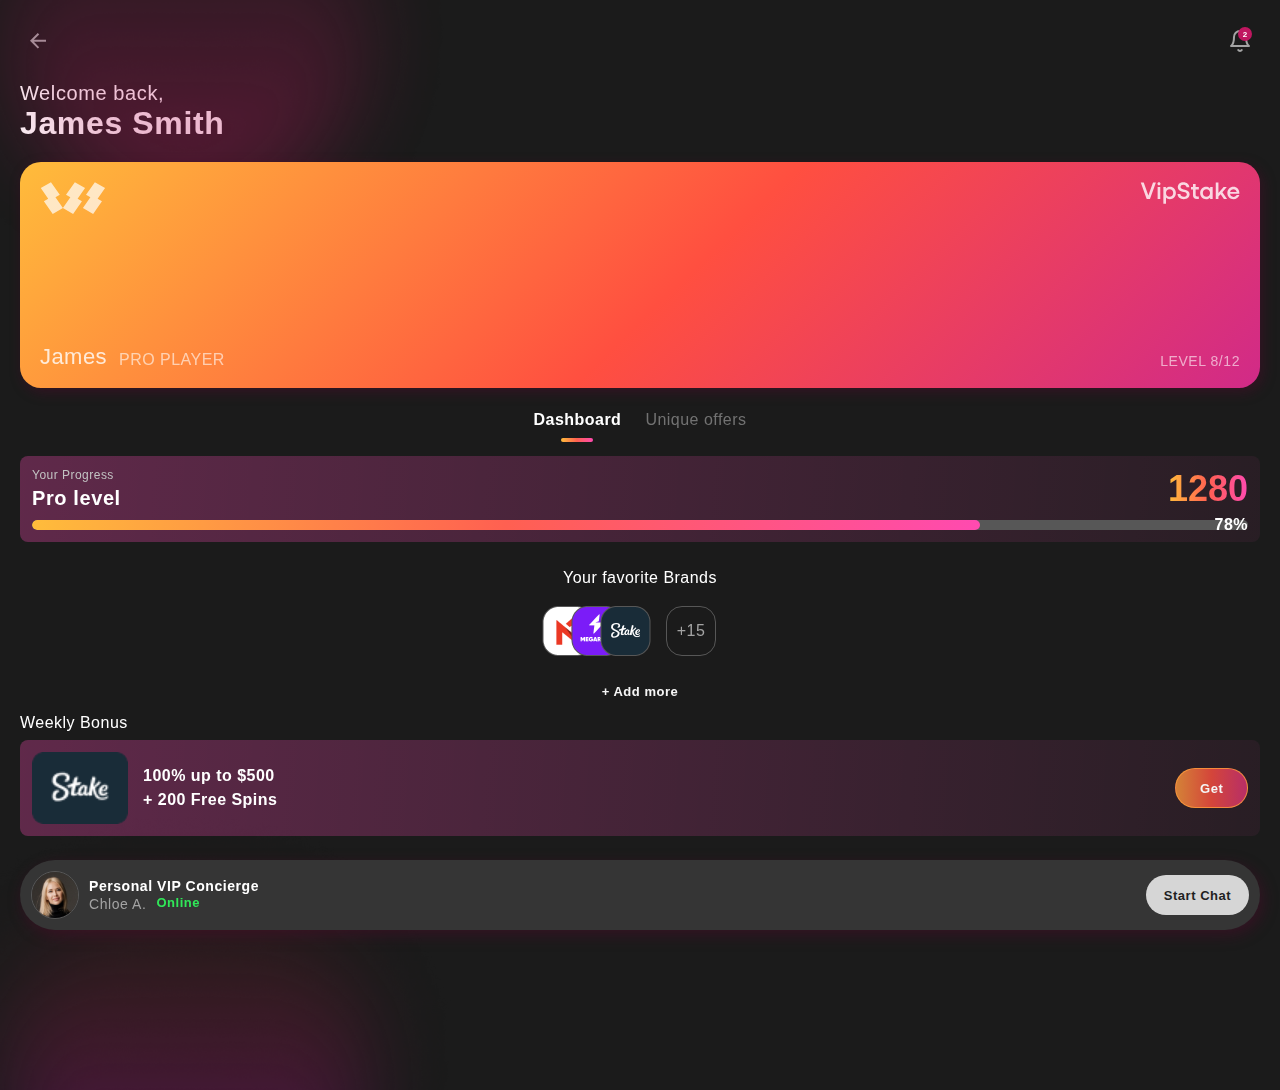
==== index.html @ 49ce0a6a "main" ====
<!DOCTYPE html>
<html lang="en">
  <head>
    <meta charset="UTF-8" />
    <meta name="viewport" content="width=device-width, initial-scale=1.0" />
    <title>Document</title>
    <link rel="stylesheet" href="/style/style.css" />
  </head>
  <body>
    <div class="header">
      <div class="bg-cs">
      <img src="/img/bg circle bottom.png" alt="">
    </div>
      <div class="header__arrow-back"><img src="img/arrow.svg" alt="" /></div>
      <div class="header__notification"><span class="cifra">2</span><img src="img/noti.svg" alt="" /></div>
    </div>

    <div class="welcome">
      <h1 class="welcome__title">Welcome back,</h1>
      <p class="welcome__name">James Smith</p>
    </div>

    <div class="card">
      <div class="card__logos">
        <div class="card__logo"><img src="img/logo_Mark.svg" alt="" /></div>
        <div class="card__logo"><img src="img/VipStake.svg" alt="" /></div>
      </div>
      <div class="card__info">
        <div class="card__details">
          <p class="card__name">James</p>
          <p class="card__status">PRO PLAYER</p>
        </div>
        <div class="card__level">Level 8/12</div>
      </div>
    </div>
    <div class="tabs">
      <div class="tab active" data-tab="dashboard">Dashboard</div>
      <div class="tab" data-tab="unique-offers">Unique offers</div>
    </div>

    <!-- Контент табов -->
    <div class="tab-content active" id="dashboard">
      <div class="progress-block">
        <div class="progress-info">
            <div class="progress-info-wrap">
          <div class="progress-title">Your Progress</div>
          <div class="progress-level">Pro level</div>
        </div>
          <div class="info-procent">
            <div class="progress-number">1280</div>
            <div class="progress-proc">78%</div>
          </div>
        </div>
        <div class="progress-bar">
          <div class="progress-bar-fill" style="width: 78%"></div>
        </div>
      </div>

      <div class="brands-block">
        <div class="brands-header">

          <h3 class="brands-title">Your favorite Brands</h3>
        </div>
        <div class="brands-images">
          <img src="/img/Casino Logo.png" alt="Brand 1">
          <img src="/img/Casino Logo-1.png" alt="Brand 2">
          <img src="/img/Casino Logo-2.png" alt="Brand 3">
          <span class="brands-count">+15</span>
        </div>
        <button class="add-more-button">+ Add more</button>
      </div>
      <div class="weekly-bonus-block">
        <h2 class="title">Weekly Bonus</h2>
        <div class="weekly-wrapper">
        <img src="/img/logo.png" alt="Bonus Image" class="bonus-image">
        <div class="bonus-details">
            <p class="bonus-text">100% up to $500</p>
            <p class="bonus-text">+ 200 Free Spins</p>
        </div>
        <button class="get-button">Get</button>
        </div>

    </div>
    <div class="vip-concierge-block">
        <img src="/img/d6d0fd92d66c4aee28a543c698720ce8.png" alt="" class="vipchats">
        <div class="vip-info-c">
        <h2 class="vip-title">Personal VIP Concierge</h2>
        <div class="manager-info">
            <p class="manager-name">Chloe A.</p>
            <p class="manager-status">Online</p>
        </div>
    </div>
        <button class="start-chat-button">Start Chat</button>
        
    </div>
    </div>



    <div class="tab-content" id="unique-offers">
        <div class="bonus-block">
            <img src="/img/logo (1).png" alt="Bonus Image" class="bonus-image">
            <div class="bonus-details sa">
                <p class="bonus-text">100% up to $500</p>
                <p class="bonus-text">+ 200 Free Spins</p>
            </div>
            <button class="get-bonus-button">Get Bonus</button>
        </div>

        <div class="bonus-block">
            <img src="/img/f34940f3a031143b5a88106efe1c9d44.png" alt="Bonus Image" class="bonus-image">
            <div class="bonus-details sa">
                <p class="bonus-text">100% up to $500</p>
                <p class="bonus-text">+ 200 Free Spins</p>
            </div>
            <button class="get-bonus-button">Get Bonus</button>
        </div>

        <div class="bonus-block">
            <img src="/img/b6a947a4c6853fc376ae3639d351d689.png" alt="Bonus Image" class="bonus-image">
            <div class="bonus-details sa">
                <p class="bonus-text">100% up to $500</p>
                <p class="bonus-text">+ 200 Free Spins</p>
            </div>
            <button class="get-bonus-button">Get Bonus</button>
        </div>

        <div class="vip-concierge-block">
            <img src="/img/d6d0fd92d66c4aee28a543c698720ce8.png" alt="" class="vipchats">
            <div class="vip-info-c">
            <h2 class="vip-title">Personal VIP Concierge</h2>
            <div class="manager-info">
                <p class="manager-name">Chloe A.</p>
                <p class="manager-status">Online</p>
            </div>
        </div>
            <button class="start-chat-button">Start Chat</button>
            
        </div>
    </div>
    <div class="bg-css">
      <img src="/img/bg circle bottom (1).png" alt="">
    </div>
  </body>
<script src="/script/script.js"></script>
</html>
---- style/style.css ----
@font-face {
  font-family: "Duplet-Bold";
  src: url("../fonts/Duplet-Bold-BF642a3406582e7.otf") format("opentype");
  font-weight: bold;
  font-style: normal;
}

@font-face {
  font-family: "Duplet-BoldItalic";
  src: url("../fonts/Duplet-Bolditalic-BF642a34065bd61.otf") format("opentype");
  font-weight: bold;
  font-style: italic;
}

@font-face {
  font-family: "Duplet-Extrabold";
  src: url("../fonts/Duplet-Extrabold-BF642a34066ffff.otf") format("opentype");
  font-weight: 800;
  font-style: normal;
}

@font-face {
  font-family: "Duplet-ExtraboldItalic";
  src: url("../fonts/Duplet-Extraboldltalic-BF642a34064c93d.otf") format("opentype");
  font-weight: 800;
  font-style: italic;
}

@font-face {
  font-family: "Duplet-Extralight";
  src: url("../fonts/Duplet-Extralight-BF642a34066d940.otf") format("opentype");
  font-weight: 200;
  font-style: normal;
}

@font-face {
  font-family: "Duplet-ExtralightItalic";
  src: url("../fonts/Duplet-Extralightltalic-BF642234062fad2.otf") format("opentype");
  font-weight: 200;
  font-style: italic;
}

@font-face {
  font-family: "Duplet-Italic";
  src: url("../fonts/Duplet-Italic-BF642a34058F127.otf") format("opentype");
  font-weight: normal;
  font-style: italic;
}

@font-face {
  font-family: "Duplet-Light";
  src: url("../fonts/Duplet-Light-BF642234063c321.otf") format("opentype");
  font-weight: 300;
  font-style: normal;
}

@font-face {
  font-family: "Duplet-LightItalic";
  src: url("../fonts/Duplet-Lightltalic-BF6422340624d9b.otf") format("opentype");
  font-weight: 300;
  font-style: italic;
}

@font-face {
  font-family: "Duplet-Regular";
  src: url("../fonts/Duplet-Regular-BF6422340663b06.otf") format("opentype");
  font-weight: normal;
  font-style: normal;
}

@font-face {
  font-family: "Duplet-Semibold";
  src: url("../fonts/Duplet-Semibold-BF642a34066f658.otf") format("opentype");
  font-weight: 600;
  font-style: normal;
}

@font-face {
  font-family: "Duplet-SemiboldItalic";
  src: url("../fonts/Duplet-Semibolditalic-BF6422340662c47.otf") format("opentype");
  font-weight: 600;
  font-style: italic;
}

@font-face {
  font-family: "Duplet-Thin";
  src: url("../fonts/Duplet-Thin-BF6422340659e70.otf") format("opentype");
  font-weight: 100;
  font-style: normal;
}

@font-face {
  font-family: "Duplet-ThinItalic";
  src: url("../fonts/Duplet-Thinltalic-BF642a24061eee3.otf") format("opentype");
  font-weight: 100;
  font-style: italic;
}

body {
  background-color: #1b1b1b;
  font-style: normal;
  font-family: "Duplet-Regular", sans-serif;
}

/* Reset and base styles  */
* {
  padding: 0px;
  margin: 0px;
  border: none;
}

*,
*::before,
*::after {
  box-sizing: border-box;
}

/* Links */

a,
a:link,
a:visited {
  text-decoration: none;
}

a:hover {
  text-decoration: none;
}

/* Common */

aside,
nav,
footer,
header,
section,
main {
  display: block;
}

h1,
h2,
h3,
h4,
h5,
h6,
p {
  font-size: inherit;
  font-weight: inherit;
}

ul,
ul li {
  list-style: none;
}

img {
  vertical-align: top;
}

img,
svg {
  max-width: 100%;
  height: auto;
}

address {
  font-style: normal;
}

/* Form */

input,
textarea,
button,
select {
  font-family: inherit;
  font-size: inherit;
  color: inherit;
  background-color: transparent;
}

input::-ms-clear {
  display: none;
}

button,
input[type="submit"] {
  display: inline-block;
  box-shadow: none;
  background-color: transparent;
  background: none;
  cursor: pointer;
}

input:focus,
input:active,
button:focus,
button:active {
  outline: none;
}

button::-moz-focus-inner {
  padding: 0;
  border: 0;
}

label {
  cursor: pointer;
}

legend {
  display: block;
}

.header {
  display: flex;
  justify-content: space-between;
  padding: 20px;
  overflow: hidden;
}
.header__arrow-back,
.header__notification {
  cursor: pointer;
  padding: 10px;
  display: flex;
  align-items: center;
  justify-content: center;
}

.welcome {
  text-align: center;
  padding: 0 20px;
}
.welcome__title {
  font-weight: 400;
  font-size: 20px;
  letter-spacing: 0.03em;
  color: #fff;
  margin: 0;
  text-align: left;
}
.welcome__name {
  font-size: 18px;
  text-align: left;
  font-weight: 600;
  font-size: 32px;
  letter-spacing: 0.02em;
  color: #fff;
}
.card {
  display: flex;
  flex-direction: column;
  align-items: center;
  padding: 20px;
  background: linear-gradient(136deg, #ffbc3b 0%, #ff4f40 53.31%, #d12a88 100%);
  border-radius: 21px;
  height: 260px;
  height: 226px;
  box-shadow: 3px 4px 13px 0 rgba(91, 7, 48, 0.4);
  gap: 0px;
  position: relative;
  opacity: 0px;
  overflow: hidden;
  margin: 20px;
  transition: 0.5s;
  justify-content: space-between;
}

.cifra{
    position: absolute;
    font-weight: 600;
    font-size: 8px;
    text-align: center;
    color: #fff;
    border-radius: 100px;
    width: 14px;
    height: 14px;
    background: #c01760;
    display: flex
;
    align-items: center;
    justify-content: center;
    left: 18px;
    top: 7px;
}

.bg-css{
  content: '';
  display: block;
  position: absolute;
  width: 100%;
  height: 550px;
  background-size: contain;
  left: 0;
  bottom: -190px;
  overflow: hidden;
  z-index: -1;
  max-width: 100%;
  pointer-events: none;
}


.bg-css img{
  width: 550px;
  max-width: 550px;
  position: absolute;
  bottom: -250px;
  left: -89px;
}

.bonus-image{
  width: 96px;
  height: 72px;
  border-radius: 10px;
  object-fit: cover;
}

.bonus-block:nth-child(2){
  background: linear-gradient(89.95deg, rgba(254, 90, 20, 0.1) 25.36%, rgba(255, 188, 59, 0.1) 50.04%, rgba(255, 25, 25, 0.1) 73.22%);
  border: 1px solid #ff4f404f;
  box-shadow: 0px 4px 15px 0px rgba(250, 100, 73, 0.25);


}

.bonus-block:nth-child(2) button{
  border: 1px solid #ff4f404f;
  box-shadow: 0px 4px 15px 0px rgba(250, 100, 73, 0.25);

}

.bonus-block:nth-child(3) button{
  border: 1px solid #614876;
  /* border-image-source: linear-gradient(142.5deg, rgba(86, 83, 250, 0.59) 21.71%, rgba(255, 255, 255, 0) 80.87%); */
  box-shadow: 0px 4px 15px 0px rgba(130, 73, 250, 0.25);

}


.bonus-block:nth-child(3){
  background: linear-gradient(89.95deg, rgba(59, 94, 255, 0.1) 25.36%, rgba(160, 158, 255, 0.1) 49.29%, rgba(168, 56, 255, 0.1) 73.22%);
  border: 1px solid #614876;
  /* border-image-source: linear-gradient(142.5deg, rgba(86, 83, 250, 0.59) 21.71%, rgba(255, 255, 255, 0) 80.87%); */
  box-shadow: 0px 4px 15px 0px rgba(130, 73, 250, 0.25);


}

.bg-cs{
  content: '';
  display: block;
  position: absolute;
  width: 100%;
  height: 550px;
  background-size: contain;
left: 0;
top: 0;
  overflow: hidden;
  max-width: 100%;
  pointer-events: none;
}

.bg-cs img{
  width: 550px;
  max-width: 550px;
  position: absolute;
  top: -250px;
  left: -89px;
}

.header__notification{
    position: relative;
}

.card__details {
  display: flex;
  gap: 12px;
  align-items: flex-end;
}

.card-ovelay img {
  position: absolute;
  mix-blend-mode: overlay;
  width: 100%;
  height: 226px;
  top: 0;
  left: 0;
}
.card__logos {
  position: relative;
  z-index: 9;
}

.card__details p {
  line-height: 100%;
}

.card__logos {
  display: flex;
  justify-content: space-between;
  width: 100%;
}

.card__info {
  display: flex;
  justify-content: space-between;
  width: 100%;
  margin-top: 20px;
  position: relative;
  z-index: 9;
  align-items: flex-end;
}

.card::before {
  content: "";
  position: absolute;
  width: 100%;
  height: 100%;
  top: 0;
  left: 0;
  background-image: url(img/022b121bae9226d895a5c1805d3fac23.png);
  mix-blend-mode: overlay;
  background-size: 19%;
}

.card__name {
  font-weight: 400;
  font-size: 22px;

  letter-spacing: 0.02em;
  color: #fff;
  opacity: 0.8;
}
.card__status {
  opacity: 0.6;
  font-weight: 400;
  font-size: 16px;
  letter-spacing: 0.03em;
  color: #fff;
}
.card__level {
  font-weight: 400;
  font-size: 14px;
  letter-spacing: 0.04em;
  text-transform: uppercase;
  text-align: right;
  color: #fff;
  opacity: 0.6;
  line-height: 100%;
}

/* Стили для табов */
.tabs {
  display: flex;
  justify-content: center;
  margin-bottom: 24px;
  gap: 24px;
}
.tab {
  font-weight: 400;
  font-size: 16px;
  line-height: 150%;
  letter-spacing: 0.03em;
  color: #727272;
  transition: 0.3s;
}
.tab.active {
  font-weight: 600;
  font-size: 16px;
  line-height: 150%;
  letter-spacing: 0.03em;
  color: #fff;
  position: relative;
}

.tab.active::before {
  content: "";
  display: block;
  border-radius: 20px;
  width: 32px;
  height: 4px;
  position: absolute;
  top: 50%;
  left: 50%;
  transform: translate(-50%, 450%);
  background: linear-gradient(90deg, #ffbc3b 0%, #ff6051 50%, #ff4ab0 100%, #ff4aac 100%);
}

.tab-content {
  display: none;
  padding: 0 20px;
}
.tab-content.active {
  display: block;
}

.progress-block {
  background: linear-gradient(93.88deg, rgba(255, 74, 183, 0.3) 0%, rgba(255, 74, 183, 0.06) 100%);
  border-radius: 8px;
  padding: 12px 12px;
}

.progress-title {
  font-weight: 400;
  font-size: 12px;
  margin-bottom: 5px;
  letter-spacing: 0.04em;
  color: #c2c2c2;
}

.progress-level {
  font-weight: 600;
  font-size: 20px;

  letter-spacing: 0.03em;
  color: #fff;
}

.progress-bar {
  width: 100%;
  height: 10px;
  background: #575757;
  margin-bottom: 12 px;
  border-radius: 5px;
  overflow: hidden;
}

.progress-bar-fill {
  height: 100%;
  background: linear-gradient(90deg, #ffbc3b 0%, #ff6051 50%, #ff4ab0 100%, #ff4aac 100%);
  border-radius: 5px;
}

.progress-info {
  display: flex;
  justify-content: space-between;
  position: relative;
  margin-bottom: 10px;
}

.progress-proc {
  position: absolute;
  right: 0;
  font-weight: 600;
  font-size: 16px;
  line-height: 150%;
  letter-spacing: 0.03em;
  text-align: right;
  color: #fff;
  bottom: -27px;
}

.progress-number {
  font-weight: 600;
  font-size: 36px;
  text-transform: capitalize;
  background: linear-gradient(90deg, #ffbc3b 0%, #ff6051 50%, #ff4ab0 100%, #ff4aac 100%);
  background-clip: text;
  -webkit-background-clip: text;
  -webkit-text-fill-color: transparent;
}

.brands-title {
  font-weight: 400;
  font-size: 16px;
  line-height: 150%;
  letter-spacing: 0.03em;
  color: #fff;
  margin-top: 24px;
  text-align: center;
  margin-bottom: 16px;
}

.brands-count {
  font-weight: 400;
  font-size: 16px;
  line-height: 150%;
  letter-spacing: 0.03em;
  text-align: center;
  color: #a3a3a3;
  border: 1px solid #575757;
  border-radius: 16px;
  margin-left: 15px;
  width: 50px;
  display: flex;
  height: 50px;
  align-items: center;
  justify-content: center;
}

.add-more-button {
  width: 125px;
  height: 40px;
  font-weight: 600;
  font-size: 13px;
  line-height: 100%;
  letter-spacing: 0.04em;
  text-align: center;
  color: #f5f5f5;
  display: flex;
  text-align: center;
  position: relative;
  align-items: center;
  justify-content: center;
  margin: 0 auto;
  margin-top: 15px;
}

.add-more-button::before {
  content: "";
  background-image: url(img/Button.svg);

  width: 125px;
  height: 40px;
  position: absolute;
  display: block;
}

.brands-images {
  display: flex;
  align-items: center;
  justify-content: center;
}

.brands-images img {
  margin-left: -22px;
}

.weekly-wrapper {
  display: flex
  ;
      background: linear-gradient(93.88deg, rgba(255, 74, 183, 0.3) 0%, rgba(255, 74, 183, 0.06) 100%);
      border-radius: 8px;
      gap: 15px;
      padding: 12px 12px;
      align-items: center;
}

.weekly-bonus-block h2 {
  font-weight: 400;
  font-size: 16px;
  line-height: 150%;
  letter-spacing: 0.03em;
  color: #fff;
  margin-bottom: 5px;
}

.bonus-details {
  flex: 1;
}

.bonus-text {
  font-weight: 600;
  font-size: 16px;
  line-height: 150%;
  letter-spacing: 0.03em;
  color: #fff;
}

.get-button {
  font-weight: 600;
  font-size: 13px;
  line-height: 100%;
  letter-spacing: 0.04em;
  text-align: center;
  background: linear-gradient(90deg, rgba(255, 155, 60, 0.8) 0%, rgba(255, 79, 64, 0.8) 50%, rgba(219, 50, 120, 0.8) 100%);
  color: #f5f5f5;
  border-radius: 100px;
  border: 1px solid rgba(255, 155, 60, 0.8);
  padding: 12px 24px;
  width: 73px;
  height: 40px;
}

.vip-concierge-block {
  background: #353535;
  padding: 11px;
  box-shadow: 3px 5px 15px 0 rgba(91, 7, 48, 0.4);
  display: flex;
  gap: 10px;
  margin-top: 24px;
  border-radius: 100px;
  align-items: center;
}

.vip-info-c {
  flex: 1;
}

.vipchats {
  border: 1px solid #575757;
  border-radius: 48px;
  width: 48px;
  height: 48px;
}

.manager-info {
  display: flex;
}

.vip-title {
  font-weight: 600;
  font-size: 14px;
  line-height: 129%;
  letter-spacing: 0.04em;
  color: #fff;
}

.manager-name {
  font-weight: 400;
  font-size: 14px;
  line-height: 129%;
  letter-spacing: 0.04em;
  color: #a3a3a3;
}

.manager-status {
  font-weight: 600;
  font-size: 13px;
  letter-spacing: 0.04em;
  color: #30e758;
}

.manager-status::before {
  content: "";
  background-color: #30e758;
  border-radius: 100%;
  width: 8px;
  margin-right: 10px;
  height: 8px;
}

.start-chat-button{
    font-weight: 600;
font-size: 13px;
line-height: 100%;
letter-spacing: 0.04em;
text-align: center;
color: #1b1b1b;
border-radius: 100px;
padding: 12px 16px;
width: 103px;
background: #fff;
opacity: 0.8;
height: 40px;
}

.bonus-block{
    box-shadow: 0px 4px 15px 0px rgba(193, 244, 161, 0.15);
    border-radius: 20px;
    background: linear-gradient(90deg, rgba(46, 163, 128, 0.1) 8.91%, rgba(231, 248, 153, 0.1) 47.84%, rgba(136, 209, 29, 0.1) 92.77%);
    display: flex
;
    gap: 15px;
    border: 1px solid #97dd313d;
    padding: 12px;
    position: relative;
    align-items: center;
}

.get-bonus-button{
    position: absolute;
    bottom: -30px;
    right: -7px;
    padding: 20px;
    background: #1b1b1b;
    color: #fff;
    border-radius: 100px;
    box-shadow: 0px 4px 15px 0px rgba(193, 244, 161, 0.15);
    border: 1px solid #97dd313d;
}

.sa .bonus-text{
    font-weight: 600;
font-size: 18px;
line-height: 133%;
letter-spacing: 0.03em;
color: #fff;
}

.bonus-block{
    margin-bottom: 50px;
}

.vip-concierge-block{
    margin-bottom: 50px;
}
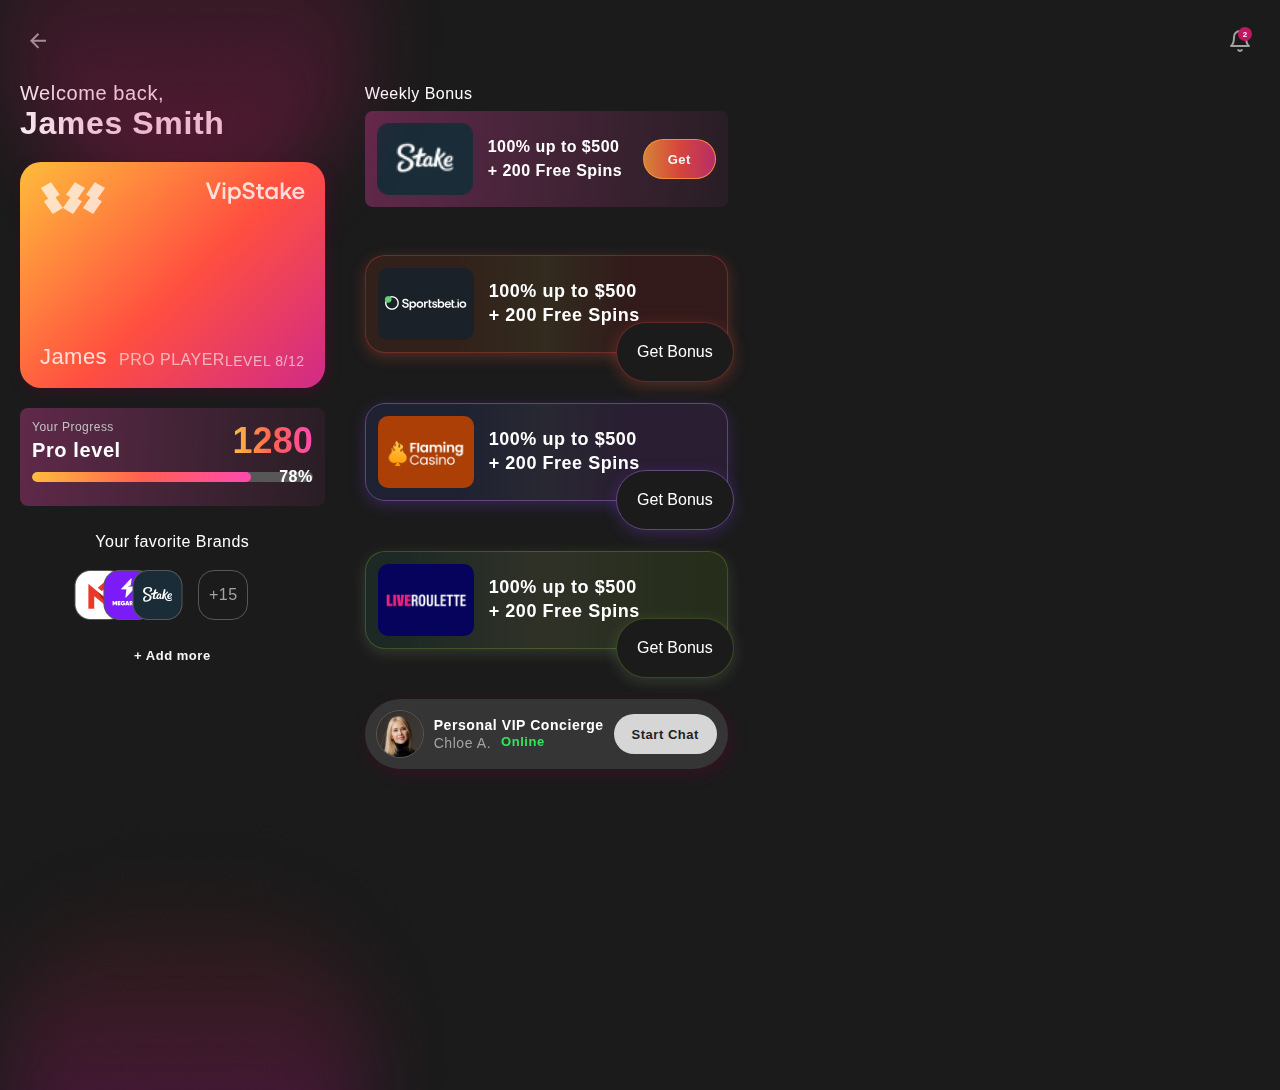
==== commit b369dc78: "Планшетная версия начало" ====
--- a/index.html
+++ b/index.html
@@ -1,146 +1,184 @@
 <!DOCTYPE html>
 <html lang="en">
-  <head>
-    <meta charset="UTF-8" />
-    <meta name="viewport" content="width=device-width, initial-scale=1.0" />
-    <title>Document</title>
-    <link rel="stylesheet" href="/style/style.css" />
-  </head>
-  <body>
-    <div class="header">
-      <div class="bg-cs">
-      <img src="/img/bg circle bottom.png" alt="">
-    </div>
-      <div class="header__arrow-back"><img src="img/arrow.svg" alt="" /></div>
-      <div class="header__notification"><span class="cifra">2</span><img src="img/noti.svg" alt="" /></div>
-    </div>
+	<head>
+		<meta charset="UTF-8" />
+		<meta name="viewport" content="width=device-width, initial-scale=1.0" />
+		<title>Document</title>
+		<link rel="stylesheet" href="/style/style.css" />
+	</head>
+	<body>
+		<div class="header">
+			<div class="bg-cs">
+				<img src="/img/bg circle bottom.png" alt="" />
+			</div>
+			<div class="header__arrow-back">
+				<img src="img/arrow.svg" alt="" />
+			</div>
+			<div class="header__notification">
+				<span class="cifra">2</span><img src="img/noti.svg" alt="" />
+			</div>
+		</div>
 
-    <div class="welcome">
-      <h1 class="welcome__title">Welcome back,</h1>
-      <p class="welcome__name">James Smith</p>
-    </div>
+		<div class="wrapper-tablet">
+			<div class="wrapper-tablet__right">
+				<div class="welcome">
+					<h1 class="welcome__title">Welcome back,</h1>
+					<p class="welcome__name">James Smith</p>
+				</div>
 
-    <div class="card">
-      <div class="card__logos">
-        <div class="card__logo"><img src="img/logo_Mark.svg" alt="" /></div>
-        <div class="card__logo"><img src="img/VipStake.svg" alt="" /></div>
-      </div>
-      <div class="card__info">
-        <div class="card__details">
-          <p class="card__name">James</p>
-          <p class="card__status">PRO PLAYER</p>
-        </div>
-        <div class="card__level">Level 8/12</div>
-      </div>
-    </div>
-    <div class="tabs">
-      <div class="tab active" data-tab="dashboard">Dashboard</div>
-      <div class="tab" data-tab="unique-offers">Unique offers</div>
-    </div>
+				<div class="card">
+					<div class="card__logos">
+						<div class="card__logo">
+							<img src="img/logo_Mark.svg" alt="" />
+						</div>
+						<div class="card__logo">
+							<img src="img/VipStake.svg" alt="" />
+						</div>
+					</div>
+					<div class="card__info">
+						<div class="card__details">
+							<p class="card__name">James</p>
+							<p class="card__status">PRO PLAYER</p>
+						</div>
+						<div class="card__level">Level 8/12</div>
+					</div>
+				</div>
+				<div class="tabs">
+					<div class="tab" data-tab="dashboard">Dashboard</div>
+					<div class="tab" data-tab="unique-offers">
+						Unique offers
+					</div>
+				</div>
 
-    <!-- Контент табов -->
-    <div class="tab-content active" id="dashboard">
-      <div class="progress-block">
-        <div class="progress-info">
-            <div class="progress-info-wrap">
-          <div class="progress-title">Your Progress</div>
-          <div class="progress-level">Pro level</div>
-        </div>
-          <div class="info-procent">
-            <div class="progress-number">1280</div>
-            <div class="progress-proc">78%</div>
-          </div>
-        </div>
-        <div class="progress-bar">
-          <div class="progress-bar-fill" style="width: 78%"></div>
-        </div>
-      </div>
+				<!-- Контент табов -->
+				<div class="tab-content" id="dashboard">
+					<div class="progress-block">
+						<div class="progress-info">
+							<div class="progress-info-wrap">
+								<div class="progress-title">Your Progress</div>
+								<div class="progress-level">Pro level</div>
+							</div>
+							<div class="info-procent">
+								<div class="progress-number">1280</div>
+								<div class="progress-proc">78%</div>
+							</div>
+						</div>
+						<div class="progress-bar">
+							<div
+								class="progress-bar-fill"
+								style="width: 78%"
+							></div>
+						</div>
+					</div>
 
-      <div class="brands-block">
-        <div class="brands-header">
+					<div class="brands-block">
+						<div class="brands-header">
+							<h3 class="brands-title">Your favorite Brands</h3>
+						</div>
+						<div class="brands-images">
+							<img src="/img/Casino Logo.png" alt="Brand 1" />
+							<img src="/img/Casino Logo-1.png" alt="Brand 2" />
+							<img src="/img/Casino Logo-2.png" alt="Brand 3" />
+							<span class="brands-count">+15</span>
+						</div>
+						<button class="add-more-button">+ Add more</button>
+					</div>
+					
+					<div class="vip-concierge-block vip-concierge-block--week">
+						<img
+							src="/img/d6d0fd92d66c4aee28a543c698720ce8.png"
+							alt=""
+							class="vipchats"
+						/>
+						<div class="vip-info-c">
+							<h2 class="vip-title">Personal VIP Concierge</h2>
+							<div class="manager-info">
+								<p class="manager-name">Chloe A.</p>
+								<p class="manager-status">Online</p>
+							</div>
+						</div>
+						<button class="start-chat-button">Start Chat</button>
+					</div>
+				</div>
+			</div>
+			<div class="wrapper-tablet__left">
+				<div class="tab-content" id="unique-offers">
+          <div class="weekly-bonus-block">
+						<h2 class="title">Weekly Bonus</h2>
+						<div class="weekly-wrapper">
+							<img
+								src="/img/logo.png"
+								alt="Bonus Image"
+								class="bonus-image"
+							/>
+							<div class="bonus-details">
+								<p class="bonus-text">100% up to $500</p>
+								<p class="bonus-text">+ 200 Free Spins</p>
+							</div>
+							<button class="get-button">Get</button>
+						</div>
+					</div>
+					<div class="bonus-block">
+						<img
+							src="/img/logo (1).png"
+							alt="Bonus Image"
+							class="bonus-image"
+						/>
+						<div class="bonus-details sa">
+							<p class="bonus-text">100% up to $500</p>
+							<p class="bonus-text">+ 200 Free Spins</p>
+						</div>
+						<button class="get-bonus-button">Get Bonus</button>
+					</div>
 
-          <h3 class="brands-title">Your favorite Brands</h3>
-        </div>
-        <div class="brands-images">
-          <img src="/img/Casino Logo.png" alt="Brand 1">
-          <img src="/img/Casino Logo-1.png" alt="Brand 2">
-          <img src="/img/Casino Logo-2.png" alt="Brand 3">
-          <span class="brands-count">+15</span>
-        </div>
-        <button class="add-more-button">+ Add more</button>
-      </div>
-      <div class="weekly-bonus-block">
-        <h2 class="title">Weekly Bonus</h2>
-        <div class="weekly-wrapper">
-        <img src="/img/logo.png" alt="Bonus Image" class="bonus-image">
-        <div class="bonus-details">
-            <p class="bonus-text">100% up to $500</p>
-            <p class="bonus-text">+ 200 Free Spins</p>
-        </div>
-        <button class="get-button">Get</button>
-        </div>
+					<div class="bonus-block">
+						<img
+							src="/img/f34940f3a031143b5a88106efe1c9d44.png"
+							alt="Bonus Image"
+							class="bonus-image"
+						/>
+						<div class="bonus-details sa">
+							<p class="bonus-text">100% up to $500</p>
+							<p class="bonus-text">+ 200 Free Spins</p>
+						</div>
+						<button class="get-bonus-button">Get Bonus</button>
+					</div>
 
-    </div>
-    <div class="vip-concierge-block">
-        <img src="/img/d6d0fd92d66c4aee28a543c698720ce8.png" alt="" class="vipchats">
-        <div class="vip-info-c">
-        <h2 class="vip-title">Personal VIP Concierge</h2>
-        <div class="manager-info">
-            <p class="manager-name">Chloe A.</p>
-            <p class="manager-status">Online</p>
-        </div>
-    </div>
-        <button class="start-chat-button">Start Chat</button>
-        
-    </div>
-    </div>
+					<div class="bonus-block">
+						<img
+							src="/img/b6a947a4c6853fc376ae3639d351d689.png"
+							alt="Bonus Image"
+							class="bonus-image"
+						/>
+						<div class="bonus-details sa">
+							<p class="bonus-text">100% up to $500</p>
+							<p class="bonus-text">+ 200 Free Spins</p>
+						</div>
+						<button class="get-bonus-button">Get Bonus</button>
+					</div>
 
+					<div class="vip-concierge-block">
+						<img
+							src="/img/d6d0fd92d66c4aee28a543c698720ce8.png"
+							alt=""
+							class="vipchats"
+						/>
+						<div class="vip-info-c">
+							<h2 class="vip-title">Personal VIP Concierge</h2>
+							<div class="manager-info">
+								<p class="manager-name">Chloe A.</p>
+								<p class="manager-status">Online</p>
+							</div>
+						</div>
+						<button class="start-chat-button">Start Chat</button>
+					</div>
+				</div>
+			</div>
+		</div>
 
-
-    <div class="tab-content" id="unique-offers">
-        <div class="bonus-block">
-            <img src="/img/logo (1).png" alt="Bonus Image" class="bonus-image">
-            <div class="bonus-details sa">
-                <p class="bonus-text">100% up to $500</p>
-                <p class="bonus-text">+ 200 Free Spins</p>
-            </div>
-            <button class="get-bonus-button">Get Bonus</button>
-        </div>
-
-        <div class="bonus-block">
-            <img src="/img/f34940f3a031143b5a88106efe1c9d44.png" alt="Bonus Image" class="bonus-image">
-            <div class="bonus-details sa">
-                <p class="bonus-text">100% up to $500</p>
-                <p class="bonus-text">+ 200 Free Spins</p>
-            </div>
-            <button class="get-bonus-button">Get Bonus</button>
-        </div>
-
-        <div class="bonus-block">
-            <img src="/img/b6a947a4c6853fc376ae3639d351d689.png" alt="Bonus Image" class="bonus-image">
-            <div class="bonus-details sa">
-                <p class="bonus-text">100% up to $500</p>
-                <p class="bonus-text">+ 200 Free Spins</p>
-            </div>
-            <button class="get-bonus-button">Get Bonus</button>
-        </div>
-
-        <div class="vip-concierge-block">
-            <img src="/img/d6d0fd92d66c4aee28a543c698720ce8.png" alt="" class="vipchats">
-            <div class="vip-info-c">
-            <h2 class="vip-title">Personal VIP Concierge</h2>
-            <div class="manager-info">
-                <p class="manager-name">Chloe A.</p>
-                <p class="manager-status">Online</p>
-            </div>
-        </div>
-            <button class="start-chat-button">Start Chat</button>
-            
-        </div>
-    </div>
-    <div class="bg-css">
-      <img src="/img/bg circle bottom (1).png" alt="">
-    </div>
-  </body>
-<script src="/script/script.js"></script>
+		<div class="bg-css">
+			<img src="/img/bg circle bottom (1).png" alt="" />
+		</div>
+	</body>
+	<script src="/script/script.js"></script>
 </html>
--- a/style/style.css
+++ b/style/style.css
@@ -521,7 +521,7 @@
   width: 100%;
   height: 10px;
   background: #575757;
-  margin-bottom: 12 px;
+  margin-bottom: 12px;
   border-radius: 5px;
   overflow: hidden;
 }
@@ -785,4 +785,24 @@
 
 .vip-concierge-block{
     margin-bottom: 50px;
+}
+
+
+/* адоптив */
+@media (min-width: 768px) {
+  .tabs{
+    display: none;
+  }
+  .tab-content{
+    display: block;
+  }
+  .wrapper-tablet{
+    display: flex;
+  }
+  .vip-concierge-block--week{
+    display: none;
+  }
+  .weekly-bonus-block{
+    margin-bottom: 48px;
+  }
 }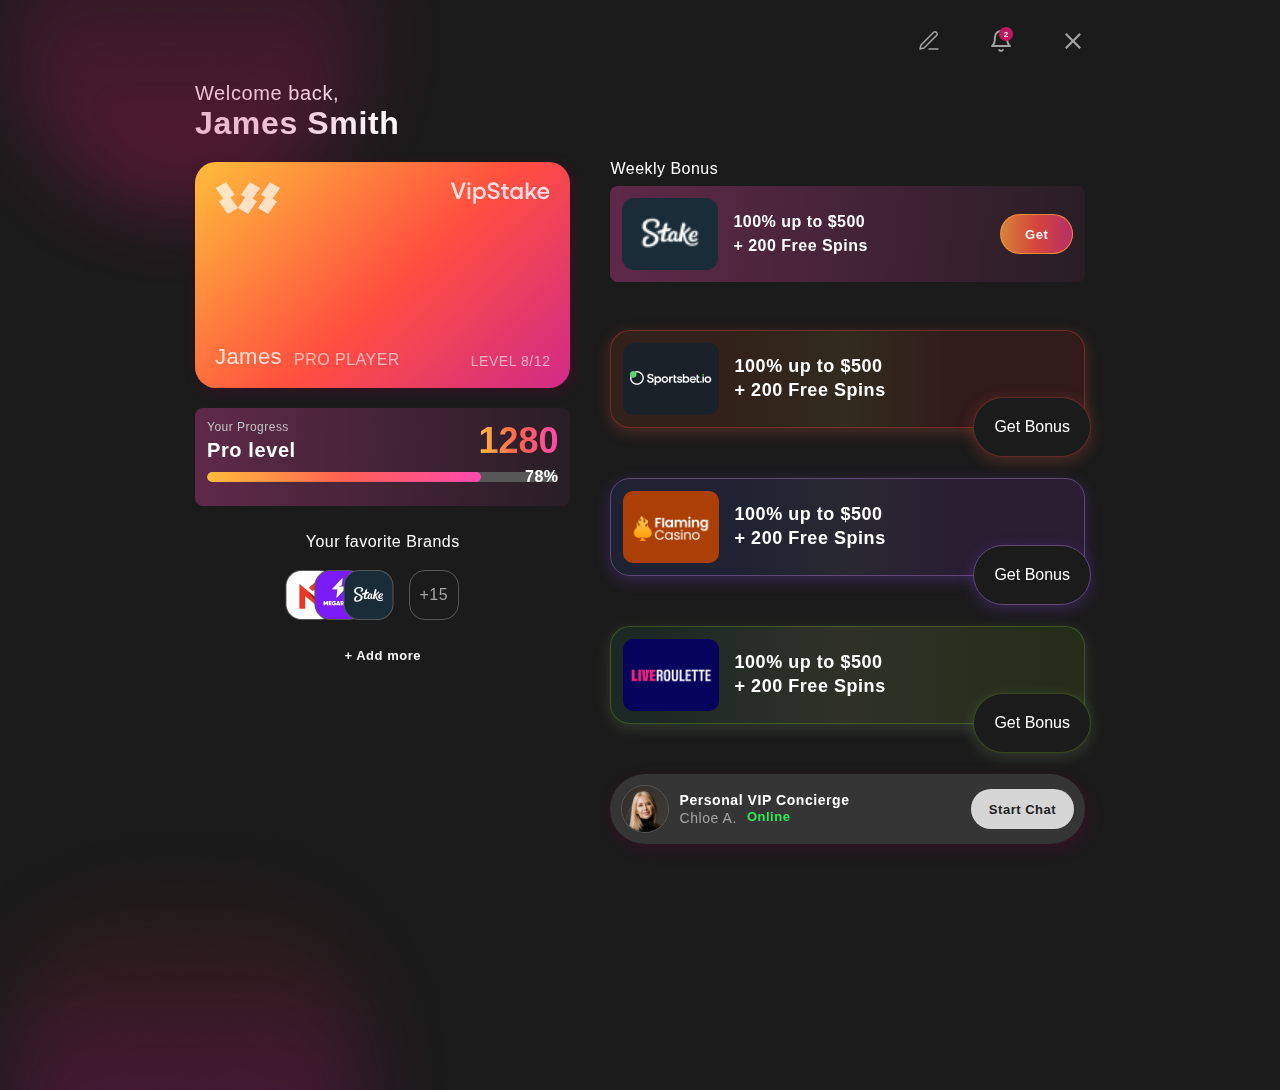
==== commit 2809a402: "Merge pull request #1 from German-cyber/main" ====
--- a/index.html
+++ b/index.html
@@ -7,6 +7,7 @@
 		<link rel="stylesheet" href="/style/style.css" />
 	</head>
 	<body>
+		<div class="container">
 		<div class="header">
 			<div class="bg-cs">
 				<img src="/img/bg circle bottom.png" alt="" />
@@ -14,9 +15,14 @@
 			<div class="header__arrow-back">
 				<img src="img/arrow.svg" alt="" />
 			</div>
+			<div class="header__icon">
+				<div class="header__edit"></div>
 			<div class="header__notification">
 				<span class="cifra">2</span><img src="img/noti.svg" alt="" />
 			</div>
+			<div class="header__close"></div>
+			</div>
+			
 		</div>
 
 		<div class="wrapper-tablet">
@@ -179,6 +185,7 @@
 		<div class="bg-css">
 			<img src="/img/bg circle bottom (1).png" alt="" />
 		</div>
+	</div>
 	</body>
 	<script src="/script/script.js"></script>
 </html>
--- a/style/style.css
+++ b/style/style.css
@@ -213,11 +213,22 @@
   display: block;
 }
 
+.container{
+  max-width: 960px;
+  padding: 0 15px;
+  margin: 0 auto;
+}
+
 .header {
   display: flex;
   justify-content: space-between;
   padding: 20px;
   overflow: hidden;
+}
+.header__icon{
+  display: flex;
+  gap: 40px;
+  align-items: center;
 }
 .header__arrow-back,
 .header__notification {
@@ -226,6 +237,17 @@
   display: flex;
   align-items: center;
   justify-content: center;
+  align-self: flex-end;
+}
+
+.header__edit{
+  width: 24px;
+  height: 24px;
+  background: url('../img/edit.svg') no-repeat;
+  background-size: cover;
+}
+.header__close{
+  display: none;
 }
 
 .welcome {
@@ -799,10 +821,33 @@
   .wrapper-tablet{
     display: flex;
   }
+  .wrapper-tablet__right{
+    flex: 1 1 calc(320 / 770 * 100%);
+  }
+  .wrapper-tablet__left{
+    flex: 1 1 calc(402 / 770 * 100%);
+    margin-top: 75px;
+  }
   .vip-concierge-block--week{
     display: none;
   }
   .weekly-bonus-block{
     margin-bottom: 48px;
   }
+}
+
+@media (min-width: 1024px) {
+  .header {
+    justify-content: flex-end;
+  }
+  .header__arrow-back{
+    display: none;
+  }
+  .header__close{
+    display: block;
+    width: 24px;
+    height: 24px;
+    background: url('../img/close.svg') no-repeat;
+    background-size: cover;
+  }
 }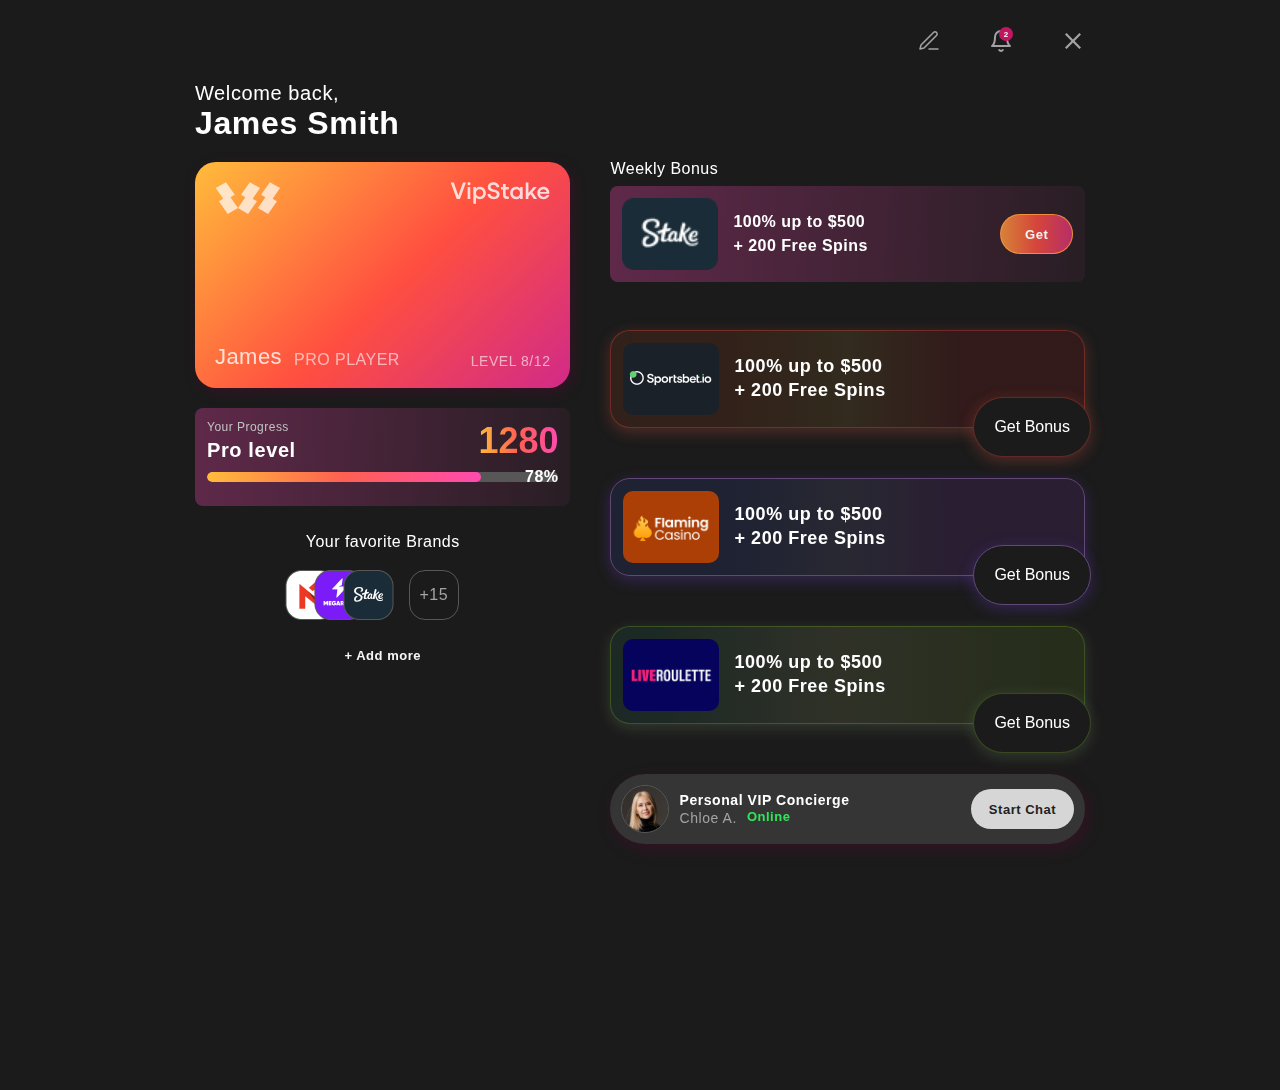
==== commit f8ccc7e3: "choosing mobile" ====
--- a/index.html
+++ b/index.html
@@ -8,184 +8,204 @@
 	</head>
 	<body>
 		<div class="container">
-		<div class="header">
-			<div class="bg-cs">
-				<img src="/img/bg circle bottom.png" alt="" />
+			<div class="header">
+				<div class="bg-cs">
+					<img src="/img/bg circle bottom.png" alt="" />
+				</div>
+				<div class="header__arrow-back">
+					<img src="img/arrow.svg" alt="" />
+				</div>
+				<div class="header__icon">
+					<button class="header__edit"></button>
+					<div class="header__notification">
+						<span class="cifra">2</span
+						><img src="img/noti.svg" alt="" />
+					</div>
+					<button class="header__close"></button>
+				</div>
 			</div>
-			<div class="header__arrow-back">
-				<img src="img/arrow.svg" alt="" />
-			</div>
-			<div class="header__icon">
-				<div class="header__edit"></div>
-			<div class="header__notification">
-				<span class="cifra">2</span><img src="img/noti.svg" alt="" />
-			</div>
-			<div class="header__close"></div>
-			</div>
-			
-		</div>
-
-		<div class="wrapper-tablet">
-			<div class="wrapper-tablet__right">
-				<div class="welcome">
-					<h1 class="welcome__title">Welcome back,</h1>
-					<p class="welcome__name">James Smith</p>
-				</div>
-
-				<div class="card">
-					<div class="card__logos">
-						<div class="card__logo">
-							<img src="img/logo_Mark.svg" alt="" />
-						</div>
-						<div class="card__logo">
-							<img src="img/VipStake.svg" alt="" />
-						</div>
-					</div>
-					<div class="card__info">
-						<div class="card__details">
-							<p class="card__name">James</p>
-							<p class="card__status">PRO PLAYER</p>
-						</div>
-						<div class="card__level">Level 8/12</div>
-					</div>
-				</div>
-				<div class="tabs">
-					<div class="tab" data-tab="dashboard">Dashboard</div>
-					<div class="tab" data-tab="unique-offers">
-						Unique offers
-					</div>
-				</div>
-
-				<!-- Контент табов -->
-				<div class="tab-content" id="dashboard">
-					<div class="progress-block">
-						<div class="progress-info">
-							<div class="progress-info-wrap">
-								<div class="progress-title">Your Progress</div>
-								<div class="progress-level">Pro level</div>
-							</div>
-							<div class="info-procent">
-								<div class="progress-number">1280</div>
-								<div class="progress-proc">78%</div>
-							</div>
-						</div>
-						<div class="progress-bar">
-							<div
-								class="progress-bar-fill"
-								style="width: 78%"
-							></div>
-						</div>
-					</div>
-
-					<div class="brands-block">
-						<div class="brands-header">
-							<h3 class="brands-title">Your favorite Brands</h3>
-						</div>
-						<div class="brands-images">
-							<img src="/img/Casino Logo.png" alt="Brand 1" />
-							<img src="/img/Casino Logo-1.png" alt="Brand 2" />
-							<img src="/img/Casino Logo-2.png" alt="Brand 3" />
-							<span class="brands-count">+15</span>
-						</div>
-						<button class="add-more-button">+ Add more</button>
-					</div>
-					
-					<div class="vip-concierge-block vip-concierge-block--week">
-						<img
-							src="/img/d6d0fd92d66c4aee28a543c698720ce8.png"
-							alt=""
-							class="vipchats"
-						/>
-						<div class="vip-info-c">
-							<h2 class="vip-title">Personal VIP Concierge</h2>
-							<div class="manager-info">
-								<p class="manager-name">Chloe A.</p>
-								<p class="manager-status">Online</p>
-							</div>
-						</div>
-						<button class="start-chat-button">Start Chat</button>
-					</div>
-				</div>
-			</div>
-			<div class="wrapper-tablet__left">
-				<div class="tab-content" id="unique-offers">
-          <div class="weekly-bonus-block">
-						<h2 class="title">Weekly Bonus</h2>
-						<div class="weekly-wrapper">
-							<img
-								src="/img/logo.png"
+
+			<div class="wrapper-tablet">
+				<div class="wrapper-tablet__right">
+					<div class="welcome">
+						<h1 class="welcome__title">Welcome back,</h1>
+						<p class="welcome__name">James Smith</p>
+					</div>
+
+					<div class="card">
+						<div class="card__logos">
+							<div class="card__logo">
+								<img src="img/logo_Mark.svg" alt="" />
+							</div>
+							<div class="card__logo">
+								<img src="img/VipStake.svg" alt="" />
+							</div>
+						</div>
+						<div class="card__info">
+							<div class="card__details">
+								<p class="card__name">James</p>
+								<p class="card__status">PRO PLAYER</p>
+							</div>
+							<div class="card__level">Level 8/12</div>
+						</div>
+					</div>
+					<div class="tabs">
+						<div class="tab" data-tab="dashboard">Dashboard</div>
+						<div class="tab" data-tab="unique-offers">
+							Unique offers
+						</div>
+					</div>
+
+					<!-- Контент табов -->
+					<div class="tab-content" id="dashboard">
+						<div class="progress-block">
+							<div class="progress-info">
+								<div class="progress-info-wrap">
+									<div class="progress-title">
+										Your Progress
+									</div>
+									<div class="progress-level">Pro level</div>
+								</div>
+								<div class="info-procent">
+									<div class="progress-number">1280</div>
+									<div class="progress-proc">78%</div>
+								</div>
+							</div>
+							<div class="progress-bar">
+								<div
+									class="progress-bar-fill"
+									style="width: 78%"
+								></div>
+							</div>
+						</div>
+
+						<div class="brands-block">
+							<div class="brands-header">
+								<h3 class="brands-title">
+									Your favorite Brands
+								</h3>
+							</div>
+							<div class="brands-images">
+								<img src="/img/Casino Logo.png" alt="Brand 1" />
+								<img
+									src="/img/Casino Logo-1.png"
+									alt="Brand 2"
+								/>
+								<img
+									src="/img/Casino Logo-2.png"
+									alt="Brand 3"
+								/>
+								<span class="brands-count">+15</span>
+							</div>
+							<button class="add-more-button">+ Add more</button>
+						</div>
+
+						<div
+							class="vip-concierge-block vip-concierge-block--week"
+						>
+							<img
+								src="/img/d6d0fd92d66c4aee28a543c698720ce8.png"
+								alt=""
+								class="vipchats"
+							/>
+							<div class="vip-info-c">
+								<h2 class="vip-title">
+									Personal VIP Concierge
+								</h2>
+								<div class="manager-info">
+									<p class="manager-name">Chloe A.</p>
+									<p class="manager-status">Online</p>
+								</div>
+							</div>
+							<button class="start-chat-button">
+								Start Chat
+							</button>
+						</div>
+					</div>
+				</div>
+				<div class="wrapper-tablet__left">
+					<div class="tab-content" id="unique-offers">
+						<div class="weekly-bonus-block">
+							<h2 class="title">Weekly Bonus</h2>
+							<div class="weekly-wrapper">
+								<img
+									src="/img/logo.png"
+									alt="Bonus Image"
+									class="bonus-image"
+								/>
+								<div class="bonus-details">
+									<p class="bonus-text">100% up to $500</p>
+									<p class="bonus-text">+ 200 Free Spins</p>
+								</div>
+								<button class="get-button">Get</button>
+							</div>
+						</div>
+						<div class="bonus-block">
+							<img
+								src="/img/logo (1).png"
 								alt="Bonus Image"
 								class="bonus-image"
 							/>
-							<div class="bonus-details">
+							<div class="bonus-details sa">
 								<p class="bonus-text">100% up to $500</p>
 								<p class="bonus-text">+ 200 Free Spins</p>
 							</div>
-							<button class="get-button">Get</button>
-						</div>
-					</div>
-					<div class="bonus-block">
-						<img
-							src="/img/logo (1).png"
-							alt="Bonus Image"
-							class="bonus-image"
-						/>
-						<div class="bonus-details sa">
-							<p class="bonus-text">100% up to $500</p>
-							<p class="bonus-text">+ 200 Free Spins</p>
-						</div>
-						<button class="get-bonus-button">Get Bonus</button>
-					</div>
-
-					<div class="bonus-block">
-						<img
-							src="/img/f34940f3a031143b5a88106efe1c9d44.png"
-							alt="Bonus Image"
-							class="bonus-image"
-						/>
-						<div class="bonus-details sa">
-							<p class="bonus-text">100% up to $500</p>
-							<p class="bonus-text">+ 200 Free Spins</p>
-						</div>
-						<button class="get-bonus-button">Get Bonus</button>
-					</div>
-
-					<div class="bonus-block">
-						<img
-							src="/img/b6a947a4c6853fc376ae3639d351d689.png"
-							alt="Bonus Image"
-							class="bonus-image"
-						/>
-						<div class="bonus-details sa">
-							<p class="bonus-text">100% up to $500</p>
-							<p class="bonus-text">+ 200 Free Spins</p>
-						</div>
-						<button class="get-bonus-button">Get Bonus</button>
-					</div>
-
-					<div class="vip-concierge-block">
-						<img
-							src="/img/d6d0fd92d66c4aee28a543c698720ce8.png"
-							alt=""
-							class="vipchats"
-						/>
-						<div class="vip-info-c">
-							<h2 class="vip-title">Personal VIP Concierge</h2>
-							<div class="manager-info">
-								<p class="manager-name">Chloe A.</p>
-								<p class="manager-status">Online</p>
-							</div>
-						</div>
-						<button class="start-chat-button">Start Chat</button>
-					</div>
-				</div>
+							<button class="get-bonus-button">Get Bonus</button>
+						</div>
+
+						<div class="bonus-block">
+							<img
+								src="/img/f34940f3a031143b5a88106efe1c9d44.png"
+								alt="Bonus Image"
+								class="bonus-image"
+							/>
+							<div class="bonus-details sa">
+								<p class="bonus-text">100% up to $500</p>
+								<p class="bonus-text">+ 200 Free Spins</p>
+							</div>
+							<button class="get-bonus-button">Get Bonus</button>
+						</div>
+
+						<div class="bonus-block">
+							<img
+								src="/img/b6a947a4c6853fc376ae3639d351d689.png"
+								alt="Bonus Image"
+								class="bonus-image"
+							/>
+							<div class="bonus-details sa">
+								<p class="bonus-text">100% up to $500</p>
+								<p class="bonus-text">+ 200 Free Spins</p>
+							</div>
+							<button class="get-bonus-button">Get Bonus</button>
+						</div>
+
+						<div class="vip-concierge-block">
+							<img
+								src="/img/d6d0fd92d66c4aee28a543c698720ce8.png"
+								alt=""
+								class="vipchats"
+							/>
+							<div class="vip-info-c">
+								<h2 class="vip-title">
+									Personal VIP Concierge
+								</h2>
+								<div class="manager-info">
+									<p class="manager-name">Chloe A.</p>
+									<p class="manager-status">Online</p>
+								</div>
+							</div>
+							<button class="start-chat-button">
+								Start Chat
+							</button>
+						</div>
+					</div>
+				</div>
+			</div>
+
+			<div class="bg-css">
+				<img src="/img/bg circle bottom (1).png" alt="" />
 			</div>
 		</div>
-
-		<div class="bg-css">
-			<img src="/img/bg circle bottom (1).png" alt="" />
-		</div>
-	</div>
 	</body>
 	<script src="/script/script.js"></script>
 </html>
--- a/style/style.css
+++ b/style/style.css
@@ -1,118 +1,125 @@
 @font-face {
-  font-family: "Duplet-Bold";
-  src: url("../fonts/Duplet-Bold-BF642a3406582e7.otf") format("opentype");
-  font-weight: bold;
-  font-style: normal;
-}
-
-@font-face {
-  font-family: "Duplet-BoldItalic";
-  src: url("../fonts/Duplet-Bolditalic-BF642a34065bd61.otf") format("opentype");
-  font-weight: bold;
-  font-style: italic;
-}
-
-@font-face {
-  font-family: "Duplet-Extrabold";
-  src: url("../fonts/Duplet-Extrabold-BF642a34066ffff.otf") format("opentype");
-  font-weight: 800;
-  font-style: normal;
-}
-
-@font-face {
-  font-family: "Duplet-ExtraboldItalic";
-  src: url("../fonts/Duplet-Extraboldltalic-BF642a34064c93d.otf") format("opentype");
-  font-weight: 800;
-  font-style: italic;
-}
-
-@font-face {
-  font-family: "Duplet-Extralight";
-  src: url("../fonts/Duplet-Extralight-BF642a34066d940.otf") format("opentype");
-  font-weight: 200;
-  font-style: normal;
-}
-
-@font-face {
-  font-family: "Duplet-ExtralightItalic";
-  src: url("../fonts/Duplet-Extralightltalic-BF642234062fad2.otf") format("opentype");
-  font-weight: 200;
-  font-style: italic;
-}
-
-@font-face {
-  font-family: "Duplet-Italic";
-  src: url("../fonts/Duplet-Italic-BF642a34058F127.otf") format("opentype");
-  font-weight: normal;
-  font-style: italic;
-}
-
-@font-face {
-  font-family: "Duplet-Light";
-  src: url("../fonts/Duplet-Light-BF642234063c321.otf") format("opentype");
-  font-weight: 300;
-  font-style: normal;
-}
-
-@font-face {
-  font-family: "Duplet-LightItalic";
-  src: url("../fonts/Duplet-Lightltalic-BF6422340624d9b.otf") format("opentype");
-  font-weight: 300;
-  font-style: italic;
-}
-
-@font-face {
-  font-family: "Duplet-Regular";
-  src: url("../fonts/Duplet-Regular-BF6422340663b06.otf") format("opentype");
-  font-weight: normal;
-  font-style: normal;
-}
-
-@font-face {
-  font-family: "Duplet-Semibold";
-  src: url("../fonts/Duplet-Semibold-BF642a34066f658.otf") format("opentype");
-  font-weight: 600;
-  font-style: normal;
-}
-
-@font-face {
-  font-family: "Duplet-SemiboldItalic";
-  src: url("../fonts/Duplet-Semibolditalic-BF6422340662c47.otf") format("opentype");
-  font-weight: 600;
-  font-style: italic;
-}
-
-@font-face {
-  font-family: "Duplet-Thin";
-  src: url("../fonts/Duplet-Thin-BF6422340659e70.otf") format("opentype");
-  font-weight: 100;
-  font-style: normal;
-}
-
-@font-face {
-  font-family: "Duplet-ThinItalic";
-  src: url("../fonts/Duplet-Thinltalic-BF642a24061eee3.otf") format("opentype");
-  font-weight: 100;
-  font-style: italic;
+	font-family: 'Duplet-Bold';
+	src: url('../fonts/Duplet-Bold-BF642a3406582e7.otf') format('opentype');
+	font-weight: bold;
+	font-style: normal;
+}
+
+@font-face {
+	font-family: 'Duplet-BoldItalic';
+	src: url('../fonts/Duplet-Bolditalic-BF642a34065bd61.otf')
+		format('opentype');
+	font-weight: bold;
+	font-style: italic;
+}
+
+@font-face {
+	font-family: 'Duplet-Extrabold';
+	src: url('../fonts/Duplet-Extrabold-BF642a34066ffff.otf') format('opentype');
+	font-weight: 800;
+	font-style: normal;
+}
+
+@font-face {
+	font-family: 'Duplet-ExtraboldItalic';
+	src: url('../fonts/Duplet-Extraboldltalic-BF642a34064c93d.otf')
+		format('opentype');
+	font-weight: 800;
+	font-style: italic;
+}
+
+@font-face {
+	font-family: 'Duplet-Extralight';
+	src: url('../fonts/Duplet-Extralight-BF642a34066d940.otf')
+		format('opentype');
+	font-weight: 200;
+	font-style: normal;
+}
+
+@font-face {
+	font-family: 'Duplet-ExtralightItalic';
+	src: url('../fonts/Duplet-Extralightltalic-BF642234062fad2.otf')
+		format('opentype');
+	font-weight: 200;
+	font-style: italic;
+}
+
+@font-face {
+	font-family: 'Duplet-Italic';
+	src: url('../fonts/Duplet-Italic-BF642a34058F127.otf') format('opentype');
+	font-weight: normal;
+	font-style: italic;
+}
+
+@font-face {
+	font-family: 'Duplet-Light';
+	src: url('../fonts/Duplet-Light-BF642234063c321.otf') format('opentype');
+	font-weight: 300;
+	font-style: normal;
+}
+
+@font-face {
+	font-family: 'Duplet-LightItalic';
+	src: url('../fonts/Duplet-Lightltalic-BF6422340624d9b.otf')
+		format('opentype');
+	font-weight: 300;
+	font-style: italic;
+}
+
+@font-face {
+	font-family: 'Duplet-Regular';
+	src: url('../fonts/Duplet-Regular-BF6422340663b06.otf') format('opentype');
+	font-weight: normal;
+	font-style: normal;
+}
+
+@font-face {
+	font-family: 'Duplet-Semibold';
+	src: url('../fonts/Duplet-Semibold-BF642a34066f658.otf') format('opentype');
+	font-weight: 600;
+	font-style: normal;
+}
+
+@font-face {
+	font-family: 'Duplet-SemiboldItalic';
+	src: url('../fonts/Duplet-Semibolditalic-BF6422340662c47.otf')
+		format('opentype');
+	font-weight: 600;
+	font-style: italic;
+}
+
+@font-face {
+	font-family: 'Duplet-Thin';
+	src: url('../fonts/Duplet-Thin-BF6422340659e70.otf') format('opentype');
+	font-weight: 100;
+	font-style: normal;
+}
+
+@font-face {
+	font-family: 'Duplet-ThinItalic';
+	src: url('../fonts/Duplet-Thinltalic-BF642a24061eee3.otf')
+		format('opentype');
+	font-weight: 100;
+	font-style: italic;
 }
 
 body {
-  background-color: #1b1b1b;
-  font-style: normal;
-  font-family: "Duplet-Regular", sans-serif;
+	background-color: #1b1b1b;
+	font-style: normal;
+	font-family: 'Duplet-Regular', sans-serif;
 }
 
 /* Reset and base styles  */
 * {
-  padding: 0px;
-  margin: 0px;
-  border: none;
+	padding: 0px;
+	margin: 0px;
+	border: none;
 }
 
 *,
 *::before,
 *::after {
-  box-sizing: border-box;
+	box-sizing: border-box;
 }
 
 /* Links */
@@ -120,11 +127,11 @@
 a,
 a:link,
 a:visited {
-  text-decoration: none;
+	text-decoration: none;
 }
 
 a:hover {
-  text-decoration: none;
+	text-decoration: none;
 }
 
 /* Common */
@@ -135,7 +142,7 @@
 header,
 section,
 main {
-  display: block;
+	display: block;
 }
 
 h1,
@@ -145,27 +152,27 @@
 h5,
 h6,
 p {
-  font-size: inherit;
-  font-weight: inherit;
+	font-size: inherit;
+	font-weight: inherit;
 }
 
 ul,
 ul li {
-  list-style: none;
+	list-style: none;
 }
 
 img {
-  vertical-align: top;
+	vertical-align: top;
 }
 
 img,
 svg {
-  max-width: 100%;
-  height: auto;
+	max-width: 100%;
+	height: auto;
 }
 
 address {
-  font-style: normal;
+	font-style: normal;
 }
 
 /* Form */
@@ -174,680 +181,945 @@
 textarea,
 button,
 select {
-  font-family: inherit;
-  font-size: inherit;
-  color: inherit;
-  background-color: transparent;
+	font-family: inherit;
+	font-size: inherit;
+	color: inherit;
+	background-color: transparent;
 }
 
 input::-ms-clear {
-  display: none;
+	display: none;
 }
 
 button,
-input[type="submit"] {
-  display: inline-block;
-  box-shadow: none;
-  background-color: transparent;
-  background: none;
-  cursor: pointer;
+input[type='submit'] {
+	display: inline-block;
+	box-shadow: none;
+	background-color: transparent;
+	background: none;
+	cursor: pointer;
 }
 
 input:focus,
 input:active,
 button:focus,
 button:active {
-  outline: none;
+	outline: none;
 }
 
 button::-moz-focus-inner {
-  padding: 0;
-  border: 0;
+	padding: 0;
+	border: 0;
 }
 
 label {
-  cursor: pointer;
+	cursor: pointer;
 }
 
 legend {
-  display: block;
-}
-
-.container{
-  max-width: 960px;
-  padding: 0 15px;
-  margin: 0 auto;
+	display: block;
+}
+
+.container {
+	max-width: 960px;
+	padding: 0 15px;
+	margin: 0 auto;
 }
 
 .header {
-  display: flex;
-  justify-content: space-between;
-  padding: 20px;
-  overflow: hidden;
-}
-.header__icon{
-  display: flex;
-  gap: 40px;
-  align-items: center;
+	display: flex;
+	justify-content: space-between;
+	padding: 20px;
+	overflow: hidden;
+}
+
+.header__icon {
+	display: flex;
+	gap: 40px;
+	align-items: center;
 }
 .header__arrow-back,
 .header__notification {
+	cursor: pointer;
+	padding: 10px;
+	display: flex;
+	align-items: center;
+	justify-content: center;
+	align-self: flex-end;
+}
+
+.header__edit {
+	width: 24px;
+	height: 24px;
+	background: url('../img/edit.svg') no-repeat;
+	background-size: cover;
+}
+.header__close {
+	display: none;
+}
+
+.welcome {
+	text-align: center;
+	padding: 0 20px;
+}
+.welcome__title {
+	font-weight: 400;
+	font-size: 20px;
+	letter-spacing: 0.03em;
+	color: #fff;
+	margin: 0;
+	text-align: left;
+}
+.brand-selection__content .welcome__title {
+	font-size: 24px;
+	font-weight: 600;
+	line-height: 32px;
+}
+.welcome__name {
+	font-size: 18px;
+	text-align: left;
+	font-weight: 600;
+	font-size: 32px;
+	letter-spacing: 0.02em;
+	color: #fff;
+}
+.brand-selection__search {
+	max-width: 730px;
+	width: 100%;
+	padding: 15px;
+	border: 1px solid #a3a3a3;
+	border-radius: 16px;
+	margin: 24px 0 48px;
+	color: white;
+	font-size: 14px;
+	font-weight: 400;
+	line-height: 18px;
+  position: relative;
+}
+.brand-selection__search::-webkit-search-cancel-button {
+  -webkit-appearance: none;
   cursor: pointer;
-  padding: 10px;
-  display: flex;
-  align-items: center;
-  justify-content: center;
-  align-self: flex-end;
-}
-
-.header__edit{
-  width: 24px;
-  height: 24px;
-  background: url('../img/edit.svg') no-repeat;
+  display: block;
+  width: 16px;
+  height: 16px;
+  position: absolute;
+  top: 16px;
+  right: 16px;
+  background: url('../img/close.svg') no-repeat;
   background-size: cover;
 }
-.header__close{
-  display: none;
-}
-
-.welcome {
-  text-align: center;
-  padding: 0 20px;
-}
-.welcome__title {
-  font-weight: 400;
-  font-size: 20px;
-  letter-spacing: 0.03em;
-  color: #fff;
-  margin: 0;
-  text-align: left;
-}
-.welcome__name {
-  font-size: 18px;
-  text-align: left;
-  font-weight: 600;
-  font-size: 32px;
-  letter-spacing: 0.02em;
-  color: #fff;
-}
+.brand-selection__form {
+	position: relative;
+  margin-top: 108px;
+}
+.brand-selection__header::after {
+	z-index: -1;
+	content: '';
+	width: 627px;
+	height: 547px;
+	border-radius: 50%;
+	position: absolute;
+	bottom: -109px;
+	left: -200px;
+	pointer-events: none;
+	background: url('../img/bg\ circle\ top.png') no-repeat;
+	background-size: cover;
+}
+.brand-selection__form label {
+	color: rgb(114, 114, 114);
+	font-size: 14px;
+	font-weight: 400;
+	line-height: 18px;
+	position: absolute;
+	pointer-events: none;
+	position: absolute;
+	transition: all 200ms;
+	top: 41px;
+	left: 16px;
+}
+
+.brand-selection__search:focus,
+.brand-selection__search:not(:placeholder-shown) {
+	border-color: white;
+}
+.brand-selection__search:focus + label,
+.brand-selection__search:not(:placeholder-shown) + label {
+	top: 13px;
+	left: 16px;
+	font-size: 12px;
+	background: rgb(29 21 25);
+	padding: 2px 4px;
+	color: white;
+	border-radius: 2px;
+}
+
 .card {
-  display: flex;
+	display: flex;
+	flex-direction: column;
+	align-items: center;
+	padding: 20px;
+	background: linear-gradient(
+		136deg,
+		#ffbc3b 0%,
+		#ff4f40 53.31%,
+		#d12a88 100%
+	);
+	border-radius: 21px;
+	height: 260px;
+	height: 226px;
+	box-shadow: 3px 4px 13px 0 rgba(91, 7, 48, 0.4);
+	gap: 0px;
+	position: relative;
+	opacity: 0px;
+	overflow: hidden;
+	margin: 20px;
+	transition: 0.5s;
+	justify-content: space-between;
+}
+
+.cifra {
+	position: absolute;
+	font-weight: 600;
+	font-size: 8px;
+	text-align: center;
+	color: #fff;
+	border-radius: 100px;
+	width: 14px;
+	height: 14px;
+	background: #c01760;
+	display: flex;
+	align-items: center;
+	justify-content: center;
+	left: 18px;
+	top: 7px;
+}
+
+.bg-css {
+	content: '';
+	display: block;
+	position: absolute;
+	width: 100%;
+	height: 550px;
+	background-size: contain;
+	left: 0;
+	bottom: -190px;
+	overflow: hidden;
+	z-index: -1;
+	max-width: 100%;
+	pointer-events: none;
+}
+
+.bg-css img {
+	width: 550px;
+	max-width: 550px;
+	position: absolute;
+	bottom: -250px;
+	left: -89px;
+}
+
+.bonus-image {
+	width: 96px;
+	height: 72px;
+	border-radius: 10px;
+	object-fit: cover;
+}
+
+.bonus-block:nth-child(2) {
+	background: linear-gradient(
+		89.95deg,
+		rgba(254, 90, 20, 0.1) 25.36%,
+		rgba(255, 188, 59, 0.1) 50.04%,
+		rgba(255, 25, 25, 0.1) 73.22%
+	);
+	border: 1px solid #ff4f404f;
+	box-shadow: 0px 4px 15px 0px rgba(250, 100, 73, 0.25);
+}
+
+.bonus-block:nth-child(2) button {
+	border: 1px solid #ff4f404f;
+	box-shadow: 0px 4px 15px 0px rgba(250, 100, 73, 0.25);
+}
+
+.bonus-block:nth-child(3) button {
+	border: 1px solid #614876;
+	/* border-image-source: linear-gradient(142.5deg, rgba(86, 83, 250, 0.59) 21.71%, rgba(255, 255, 255, 0) 80.87%); */
+	box-shadow: 0px 4px 15px 0px rgba(130, 73, 250, 0.25);
+}
+
+.bonus-block:nth-child(3) {
+	background: linear-gradient(
+		89.95deg,
+		rgba(59, 94, 255, 0.1) 25.36%,
+		rgba(160, 158, 255, 0.1) 49.29%,
+		rgba(168, 56, 255, 0.1) 73.22%
+	);
+	border: 1px solid #614876;
+	/* border-image-source: linear-gradient(142.5deg, rgba(86, 83, 250, 0.59) 21.71%, rgba(255, 255, 255, 0) 80.87%); */
+	box-shadow: 0px 4px 15px 0px rgba(130, 73, 250, 0.25);
+}
+
+.bg-cs {
+	content: '';
+	display: block;
+	position: absolute;
+	width: 100%;
+	height: 550px;
+	background-size: contain;
+	left: 0;
+	top: 0;
+	overflow: hidden;
+	max-width: 100%;
+	pointer-events: none;
+}
+
+.bg-cs img {
+	width: 550px;
+	max-width: 550px;
+	position: absolute;
+	top: -250px;
+	left: -89px;
+}
+
+.header__notification {
+	position: relative;
+}
+
+.card__details {
+	display: flex;
+	gap: 12px;
+	align-items: flex-end;
+}
+
+.card-ovelay img {
+	position: absolute;
+	mix-blend-mode: overlay;
+	width: 100%;
+	height: 226px;
+	top: 0;
+	left: 0;
+}
+.card__logos {
+	position: relative;
+	z-index: 9;
+}
+
+.card__details p {
+	line-height: 100%;
+}
+
+.card__logos {
+	display: flex;
+	justify-content: space-between;
+	width: 100%;
+}
+
+.card__info {
+	display: flex;
+	justify-content: space-between;
+	width: 100%;
+	margin-top: 20px;
+	position: relative;
+	z-index: 9;
+	align-items: flex-end;
+}
+
+.card::before {
+	content: '';
+	position: absolute;
+	width: 100%;
+	height: 100%;
+	top: 0;
+	left: 0;
+	background-image: url(img/022b121bae9226d895a5c1805d3fac23.png);
+	mix-blend-mode: overlay;
+	background-size: 19%;
+}
+
+.card__name {
+	font-weight: 400;
+	font-size: 22px;
+
+	letter-spacing: 0.02em;
+	color: #fff;
+	opacity: 0.8;
+}
+.card__status {
+	opacity: 0.6;
+	font-weight: 400;
+	font-size: 16px;
+	letter-spacing: 0.03em;
+	color: #fff;
+}
+.card__level {
+	font-weight: 400;
+	font-size: 14px;
+	letter-spacing: 0.04em;
+	text-transform: uppercase;
+	text-align: right;
+	color: #fff;
+	opacity: 0.6;
+	line-height: 100%;
+}
+
+/* Стили для табов */
+.tabs {
+	display: flex;
+	justify-content: center;
+	margin-bottom: 24px;
+	gap: 24px;
+}
+.tab {
+	font-weight: 400;
+	font-size: 16px;
+	line-height: 150%;
+	letter-spacing: 0.03em;
+	color: #727272;
+	transition: 0.3s;
+}
+.tab.active {
+	font-weight: 600;
+	font-size: 16px;
+	line-height: 150%;
+	letter-spacing: 0.03em;
+	color: #fff;
+	position: relative;
+}
+
+.tab.active::before {
+	content: '';
+	display: block;
+	border-radius: 20px;
+	width: 32px;
+	height: 4px;
+	position: absolute;
+	top: 50%;
+	left: 50%;
+	transform: translate(-50%, 450%);
+	background: linear-gradient(
+		90deg,
+		#ffbc3b 0%,
+		#ff6051 50%,
+		#ff4ab0 100%,
+		#ff4aac 100%
+	);
+}
+
+.tab-content {
+	display: none;
+	padding: 0 20px;
+}
+.tab-content.active {
+	display: block;
+}
+
+.progress-block {
+	background: linear-gradient(
+		93.88deg,
+		rgba(255, 74, 183, 0.3) 0%,
+		rgba(255, 74, 183, 0.06) 100%
+	);
+	border-radius: 8px;
+	padding: 12px 12px;
+}
+
+.progress-title {
+	font-weight: 400;
+	font-size: 12px;
+	margin-bottom: 5px;
+	letter-spacing: 0.04em;
+	color: #c2c2c2;
+}
+
+.progress-level {
+	font-weight: 600;
+	font-size: 20px;
+
+	letter-spacing: 0.03em;
+	color: #fff;
+}
+
+.progress-bar {
+	width: 100%;
+	height: 10px;
+	background: #575757;
+	margin-bottom: 12px;
+	border-radius: 5px;
+	overflow: hidden;
+}
+
+.progress-bar-fill {
+	height: 100%;
+	background: linear-gradient(
+		90deg,
+		#ffbc3b 0%,
+		#ff6051 50%,
+		#ff4ab0 100%,
+		#ff4aac 100%
+	);
+	border-radius: 5px;
+}
+
+.progress-info {
+	display: flex;
+	justify-content: space-between;
+	position: relative;
+	margin-bottom: 10px;
+}
+
+.progress-proc {
+	position: absolute;
+	right: 0;
+	font-weight: 600;
+	font-size: 16px;
+	line-height: 150%;
+	letter-spacing: 0.03em;
+	text-align: right;
+	color: #fff;
+	bottom: -27px;
+}
+
+.progress-number {
+	font-weight: 600;
+	font-size: 36px;
+	text-transform: capitalize;
+	background: linear-gradient(
+		90deg,
+		#ffbc3b 0%,
+		#ff6051 50%,
+		#ff4ab0 100%,
+		#ff4aac 100%
+	);
+	background-clip: text;
+	-webkit-background-clip: text;
+	-webkit-text-fill-color: transparent;
+}
+
+.brands-title {
+	font-weight: 400;
+	font-size: 16px;
+	line-height: 150%;
+	letter-spacing: 0.03em;
+	color: #fff;
+	margin-top: 24px;
+	text-align: center;
+	margin-bottom: 16px;
+}
+
+.brands-count {
+	font-weight: 400;
+	font-size: 16px;
+	line-height: 150%;
+	letter-spacing: 0.03em;
+	text-align: center;
+	color: #a3a3a3;
+	border: 1px solid #575757;
+	border-radius: 16px;
+	margin-left: 15px;
+	width: 50px;
+	display: flex;
+	height: 50px;
+	align-items: center;
+	justify-content: center;
+}
+
+.add-more-button {
+	width: 125px;
+	height: 40px;
+	font-weight: 600;
+	font-size: 13px;
+	line-height: 100%;
+	letter-spacing: 0.04em;
+	text-align: center;
+	color: #f5f5f5;
+	display: flex;
+	text-align: center;
+	position: relative;
+	align-items: center;
+	justify-content: center;
+	margin: 0 auto;
+	margin-top: 15px;
+}
+
+.add-more-button::before {
+	content: '';
+	background-image: url(img/Button.svg);
+
+	width: 125px;
+	height: 40px;
+	position: absolute;
+	display: block;
+}
+
+.brands-images {
+	display: flex;
+	align-items: center;
+	justify-content: center;
+}
+
+.brands-images img {
+	margin-left: -22px;
+}
+
+.weekly-wrapper {
+	display: flex;
+	background: linear-gradient(
+		93.88deg,
+		rgba(255, 74, 183, 0.3) 0%,
+		rgba(255, 74, 183, 0.06) 100%
+	);
+	border-radius: 8px;
+	gap: 15px;
+	padding: 12px 12px;
+	align-items: center;
+}
+
+.weekly-bonus-block h2 {
+	font-weight: 400;
+	font-size: 16px;
+	line-height: 150%;
+	letter-spacing: 0.03em;
+	color: #fff;
+	margin-bottom: 5px;
+}
+
+.bonus-details {
+	flex: 1;
+}
+
+.bonus-text {
+	font-weight: 600;
+	font-size: 16px;
+	line-height: 150%;
+	letter-spacing: 0.03em;
+	color: #fff;
+}
+
+.get-button {
+	font-weight: 600;
+	font-size: 13px;
+	line-height: 100%;
+	letter-spacing: 0.04em;
+	text-align: center;
+	background: linear-gradient(
+		90deg,
+		rgba(255, 155, 60, 0.8) 0%,
+		rgba(255, 79, 64, 0.8) 50%,
+		rgba(219, 50, 120, 0.8) 100%
+	);
+	color: #f5f5f5;
+	border-radius: 100px;
+	border: 1px solid rgba(255, 155, 60, 0.8);
+	padding: 12px 24px;
+	width: 73px;
+	height: 40px;
+}
+
+.vip-concierge-block {
+	background: #353535;
+	padding: 11px;
+	box-shadow: 3px 5px 15px 0 rgba(91, 7, 48, 0.4);
+	display: flex;
+	gap: 10px;
+	margin-top: 24px;
+	border-radius: 100px;
+	align-items: center;
+	position: sticky;
+	bottom: 10px;
+}
+
+.vip-info-c {
+	flex: 1;
+}
+
+.vipchats {
+	border: 1px solid #575757;
+	border-radius: 48px;
+	width: 48px;
+	height: 48px;
+}
+
+.manager-info {
+	display: flex;
+}
+
+.vip-title {
+	font-weight: 600;
+	font-size: 14px;
+	line-height: 129%;
+	letter-spacing: 0.04em;
+	color: #fff;
+}
+
+.manager-name {
+	font-weight: 400;
+	font-size: 14px;
+	line-height: 129%;
+	letter-spacing: 0.04em;
+	color: #a3a3a3;
+}
+
+.manager-status {
+	font-weight: 600;
+	font-size: 13px;
+	letter-spacing: 0.04em;
+	color: #30e758;
+}
+
+.manager-status::before {
+	content: '';
+	background-color: #30e758;
+	border-radius: 100%;
+	width: 8px;
+	margin-right: 10px;
+	height: 8px;
+}
+
+.start-chat-button {
+	font-weight: 600;
+	font-size: 13px;
+	line-height: 100%;
+	letter-spacing: 0.04em;
+	text-align: center;
+	color: #1b1b1b;
+	border-radius: 100px;
+	padding: 12px 16px;
+	width: 103px;
+	background: #fff;
+	opacity: 0.8;
+	height: 40px;
+}
+
+.bonus-block {
+	box-shadow: 0px 4px 15px 0px rgba(193, 244, 161, 0.15);
+	border-radius: 20px;
+	background: linear-gradient(
+		90deg,
+		rgba(46, 163, 128, 0.1) 8.91%,
+		rgba(231, 248, 153, 0.1) 47.84%,
+		rgba(136, 209, 29, 0.1) 92.77%
+	);
+	display: flex;
+	gap: 15px;
+	border: 1px solid #97dd313d;
+	padding: 12px;
+	position: relative;
+	align-items: center;
+}
+
+.get-bonus-button {
+	position: absolute;
+	bottom: -30px;
+	right: -7px;
+	padding: 20px;
+	background: #1b1b1b;
+	color: #fff;
+	border-radius: 100px;
+	box-shadow: 0px 4px 15px 0px rgba(193, 244, 161, 0.15);
+	border: 1px solid #97dd313d;
+}
+
+.sa .bonus-text {
+	font-weight: 600;
+	font-size: 18px;
+	line-height: 133%;
+	letter-spacing: 0.03em;
+	color: #fff;
+}
+
+.bonus-block {
+	margin-bottom: 50px;
+}
+
+.vip-concierge-block {
+	margin-bottom: 50px;
+}
+
+/* brand */
+.brand-selection{
+  overflow: hidden;
+}
+.brand-selection__content{
+  padding-bottom: 64px;
+}
+.brand-selection__header{
+  overflow: visible;
+  position: relative;
   flex-direction: column;
-  align-items: center;
-  padding: 20px;
-  background: linear-gradient(136deg, #ffbc3b 0%, #ff4f40 53.31%, #d12a88 100%);
-  border-radius: 21px;
-  height: 260px;
-  height: 226px;
-  box-shadow: 3px 4px 13px 0 rgba(91, 7, 48, 0.4);
-  gap: 0px;
-  position: relative;
-  opacity: 0px;
-  overflow: hidden;
-  margin: 20px;
-  transition: 0.5s;
-  justify-content: space-between;
-}
-
-.cifra{
-    position: absolute;
-    font-weight: 600;
-    font-size: 8px;
-    text-align: center;
-    color: #fff;
-    border-radius: 100px;
-    width: 14px;
-    height: 14px;
-    background: #c01760;
-    display: flex
-;
-    align-items: center;
-    justify-content: center;
-    left: 18px;
-    top: 7px;
-}
-
-.bg-css{
-  content: '';
-  display: block;
-  position: absolute;
-  width: 100%;
-  height: 550px;
-  background-size: contain;
-  left: 0;
-  bottom: -190px;
-  overflow: hidden;
-  z-index: -1;
-  max-width: 100%;
-  pointer-events: none;
-}
-
-
-.bg-css img{
-  width: 550px;
-  max-width: 550px;
-  position: absolute;
-  bottom: -250px;
-  left: -89px;
-}
-
-.bonus-image{
-  width: 96px;
-  height: 72px;
-  border-radius: 10px;
-  object-fit: cover;
-}
-
-.bonus-block:nth-child(2){
-  background: linear-gradient(89.95deg, rgba(254, 90, 20, 0.1) 25.36%, rgba(255, 188, 59, 0.1) 50.04%, rgba(255, 25, 25, 0.1) 73.22%);
-  border: 1px solid #ff4f404f;
-  box-shadow: 0px 4px 15px 0px rgba(250, 100, 73, 0.25);
-
-
-}
-
-.bonus-block:nth-child(2) button{
-  border: 1px solid #ff4f404f;
-  box-shadow: 0px 4px 15px 0px rgba(250, 100, 73, 0.25);
-
-}
-
-.bonus-block:nth-child(3) button{
-  border: 1px solid #614876;
-  /* border-image-source: linear-gradient(142.5deg, rgba(86, 83, 250, 0.59) 21.71%, rgba(255, 255, 255, 0) 80.87%); */
-  box-shadow: 0px 4px 15px 0px rgba(130, 73, 250, 0.25);
-
-}
-
-
-.bonus-block:nth-child(3){
-  background: linear-gradient(89.95deg, rgba(59, 94, 255, 0.1) 25.36%, rgba(160, 158, 255, 0.1) 49.29%, rgba(168, 56, 255, 0.1) 73.22%);
-  border: 1px solid #614876;
-  /* border-image-source: linear-gradient(142.5deg, rgba(86, 83, 250, 0.59) 21.71%, rgba(255, 255, 255, 0) 80.87%); */
-  box-shadow: 0px 4px 15px 0px rgba(130, 73, 250, 0.25);
-
-
-}
-
-.bg-cs{
-  content: '';
-  display: block;
-  position: absolute;
-  width: 100%;
-  height: 550px;
-  background-size: contain;
-left: 0;
-top: 0;
-  overflow: hidden;
-  max-width: 100%;
-  pointer-events: none;
-}
-
-.bg-cs img{
-  width: 550px;
-  max-width: 550px;
-  position: absolute;
-  top: -250px;
-  left: -89px;
-}
-
-.header__notification{
-    position: relative;
-}
-
-.card__details {
-  display: flex;
-  gap: 12px;
-  align-items: flex-end;
-}
-
-.card-ovelay img {
-  position: absolute;
-  mix-blend-mode: overlay;
-  width: 100%;
-  height: 226px;
+  gap: 25px;
+  position: fixed;
   top: 0;
   left: 0;
-}
-.card__logos {
+  background-color: rgb(27,27,27);
+  opacity: 1;
+  z-index: 2;
+  width: 100%;
+}
+.brand-selection__header .header__arrow-back{
+  justify-content: flex-start;
+  align-self: flex-start;
+  padding: 10px 0 0 0;
+}
+.brand-selection__header .welcome{
+  padding: 0;
+}
+.brand-list__title {
+	color: rgb(194, 194, 194);
+	font-size: 14px;
+	font-weight: 400;
+	line-height: 18px;
+  margin-bottom: 8px;
+}
+.brand-list__items{
+  display: grid;
+  max-width: 570px;
+  grid-template-columns: repeat(3, 1fr);
+  grid-auto-rows: 80px;
+  gap: 12px;
+}
+.brand-list__item{
+  background-repeat: no-repeat;
+  background-size: cover;
+  background-position: center;
+  border-radius: 16px;
+  align-self: stretch;
+  cursor: pointer;
+}
+.brand-list__item--favorite{
+  border: 2px solid rgb(255,89,112);
   position: relative;
-  z-index: 9;
-}
-
-.card__details p {
-  line-height: 100%;
-}
-
-.card__logos {
-  display: flex;
-  justify-content: space-between;
+}
+
+.favorite-remove-btn{
+  width: 30px;
+  height: 30px;
+  background-color: rgb(27, 27, 27);
+  background-image: url(../img/remove.png);
+  background-repeat: no-repeat;
+  background-size: 22px 22px;
+  background-position: center;
+  border-radius: 50%;
+  position: absolute;
+  top: -10px;
+  right: -10px;
+}
+
+.brand-list__item--choosing{
+  border: 2px solid rgb(255,89,112);
+  position: relative;
+}
+.brand-list__item--choosing::after{
+  content: "";
+  width: 30px;
+  height: 30px;
+  background-color: rgb(27, 27, 27);
+  background-image: url(../img/ok.png);
+  background-repeat: no-repeat;
+  background-size: 22px 22px;
+  background-position: center;
+  border-radius: 50%;
+  position: absolute;
+  top: -10px;
+  right: -10px;
+}
+
+.search-brand{
+  margin-bottom: 48px;
+}
+.your-brand{
+  margin-bottom: 64px;
+}
+.your-brand__grid{
+  row-gap: 24px;
+}
+.brand-selection__btn-wrapp{
+  position: fixed;
+  bottom: 16px;
   width: 100%;
-}
-
-.card__info {
-  display: flex;
-  justify-content: space-between;
+  text-align: center;
+}
+.btn-add-favorite{
+  max-width: 360px;
   width: 100%;
-  margin-top: 20px;
-  position: relative;
-  z-index: 9;
-  align-items: flex-end;
-}
-
-.card::before {
-  content: "";
-  position: absolute;
-  width: 100%;
-  height: 100%;
-  top: 0;
-  left: 0;
-  background-image: url(img/022b121bae9226d895a5c1805d3fac23.png);
-  mix-blend-mode: overlay;
-  background-size: 19%;
-}
-
-.card__name {
-  font-weight: 400;
-  font-size: 22px;
-
-  letter-spacing: 0.02em;
-  color: #fff;
-  opacity: 0.8;
-}
-.card__status {
-  opacity: 0.6;
-  font-weight: 400;
+  padding: 19px 10px;
+  text-align: center;
+  box-shadow: inset 2px 2px 8px 0px rgb(0 0 0 / 19%);
+  background: 
+    linear-gradient(
+      90.00deg, rgb(224, 131, 60),
+      rgb(224, 72, 62) 50%,
+      rgb(196, 50, 105) 100%)
+      padding-box,
+      linear-gradient(
+        90.00deg, rgb(224, 131, 60),
+        rgb(224, 72, 62) 50%,
+        rgb(196, 50, 105) 100%) border-box;
+  border: 2px solid transparent;  
+  color: white;
+  border-radius: 100px;
   font-size: 16px;
-  letter-spacing: 0.03em;
-  color: #fff;
-}
-.card__level {
-  font-weight: 400;
-  font-size: 14px;
-  letter-spacing: 0.04em;
-  text-transform: uppercase;
-  text-align: right;
-  color: #fff;
-  opacity: 0.6;
-  line-height: 100%;
-}
-
-/* Стили для табов */
-.tabs {
-  display: flex;
-  justify-content: center;
-  margin-bottom: 24px;
-  gap: 24px;
-}
-.tab {
-  font-weight: 400;
-  font-size: 16px;
-  line-height: 150%;
-  letter-spacing: 0.03em;
-  color: #727272;
-  transition: 0.3s;
-}
-.tab.active {
   font-weight: 600;
-  font-size: 16px;
-  line-height: 150%;
-  letter-spacing: 0.03em;
-  color: #fff;
-  position: relative;
-}
-
-.tab.active::before {
-  content: "";
-  display: block;
-  border-radius: 20px;
-  width: 32px;
-  height: 4px;
-  position: absolute;
-  top: 50%;
-  left: 50%;
-  transform: translate(-50%, 450%);
-  background: linear-gradient(90deg, #ffbc3b 0%, #ff6051 50%, #ff4ab0 100%, #ff4aac 100%);
-}
-
-.tab-content {
-  display: none;
-  padding: 0 20px;
-}
-.tab-content.active {
-  display: block;
-}
-
-.progress-block {
-  background: linear-gradient(93.88deg, rgba(255, 74, 183, 0.3) 0%, rgba(255, 74, 183, 0.06) 100%);
-  border-radius: 8px;
-  padding: 12px 12px;
-}
-
-.progress-title {
-  font-weight: 400;
-  font-size: 12px;
-  margin-bottom: 5px;
-  letter-spacing: 0.04em;
-  color: #c2c2c2;
-}
-
-.progress-level {
-  font-weight: 600;
-  font-size: 20px;
-
-  letter-spacing: 0.03em;
-  color: #fff;
-}
-
-.progress-bar {
-  width: 100%;
-  height: 10px;
-  background: #575757;
-  margin-bottom: 12px;
-  border-radius: 5px;
-  overflow: hidden;
-}
-
-.progress-bar-fill {
-  height: 100%;
-  background: linear-gradient(90deg, #ffbc3b 0%, #ff6051 50%, #ff4ab0 100%, #ff4aac 100%);
-  border-radius: 5px;
-}
-
-.progress-info {
-  display: flex;
-  justify-content: space-between;
-  position: relative;
-  margin-bottom: 10px;
-}
-
-.progress-proc {
-  position: absolute;
-  right: 0;
-  font-weight: 600;
-  font-size: 16px;
-  line-height: 150%;
-  letter-spacing: 0.03em;
-  text-align: right;
-  color: #fff;
-  bottom: -27px;
-}
-
-.progress-number {
-  font-weight: 600;
-  font-size: 36px;
-  text-transform: capitalize;
-  background: linear-gradient(90deg, #ffbc3b 0%, #ff6051 50%, #ff4ab0 100%, #ff4aac 100%);
-  background-clip: text;
-  -webkit-background-clip: text;
-  -webkit-text-fill-color: transparent;
-}
-
-.brands-title {
-  font-weight: 400;
-  font-size: 16px;
-  line-height: 150%;
-  letter-spacing: 0.03em;
-  color: #fff;
-  margin-top: 24px;
-  text-align: center;
-  margin-bottom: 16px;
-}
-
-.brands-count {
-  font-weight: 400;
-  font-size: 16px;
-  line-height: 150%;
-  letter-spacing: 0.03em;
-  text-align: center;
-  color: #a3a3a3;
-  border: 1px solid #575757;
-  border-radius: 16px;
-  margin-left: 15px;
-  width: 50px;
-  display: flex;
-  height: 50px;
-  align-items: center;
-  justify-content: center;
-}
-
-.add-more-button {
-  width: 125px;
-  height: 40px;
-  font-weight: 600;
-  font-size: 13px;
-  line-height: 100%;
-  letter-spacing: 0.04em;
-  text-align: center;
-  color: #f5f5f5;
-  display: flex;
-  text-align: center;
-  position: relative;
-  align-items: center;
-  justify-content: center;
+  line-height: 16px;
   margin: 0 auto;
-  margin-top: 15px;
-}
-
-.add-more-button::before {
-  content: "";
-  background-image: url(img/Button.svg);
-
-  width: 125px;
-  height: 40px;
-  position: absolute;
-  display: block;
-}
-
-.brands-images {
-  display: flex;
-  align-items: center;
-  justify-content: center;
-}
-
-.brands-images img {
-  margin-left: -22px;
-}
-
-.weekly-wrapper {
-  display: flex
-  ;
-      background: linear-gradient(93.88deg, rgba(255, 74, 183, 0.3) 0%, rgba(255, 74, 183, 0.06) 100%);
-      border-radius: 8px;
-      gap: 15px;
-      padding: 12px 12px;
-      align-items: center;
-}
-
-.weekly-bonus-block h2 {
-  font-weight: 400;
-  font-size: 16px;
-  line-height: 150%;
-  letter-spacing: 0.03em;
-  color: #fff;
-  margin-bottom: 5px;
-}
-
-.bonus-details {
-  flex: 1;
-}
-
-.bonus-text {
-  font-weight: 600;
-  font-size: 16px;
-  line-height: 150%;
-  letter-spacing: 0.03em;
-  color: #fff;
-}
-
-.get-button {
-  font-weight: 600;
-  font-size: 13px;
-  line-height: 100%;
-  letter-spacing: 0.04em;
-  text-align: center;
-  background: linear-gradient(90deg, rgba(255, 155, 60, 0.8) 0%, rgba(255, 79, 64, 0.8) 50%, rgba(219, 50, 120, 0.8) 100%);
-  color: #f5f5f5;
-  border-radius: 100px;
-  border: 1px solid rgba(255, 155, 60, 0.8);
-  padding: 12px 24px;
-  width: 73px;
-  height: 40px;
-}
-
-.vip-concierge-block {
-  background: #353535;
-  padding: 11px;
-  box-shadow: 3px 5px 15px 0 rgba(91, 7, 48, 0.4);
-  display: flex;
-  gap: 10px;
-  margin-top: 24px;
-  border-radius: 100px;
-  align-items: center;
-}
-
-.vip-info-c {
-  flex: 1;
-}
-
-.vipchats {
-  border: 1px solid #575757;
-  border-radius: 48px;
-  width: 48px;
-  height: 48px;
-}
-
-.manager-info {
-  display: flex;
-}
-
-.vip-title {
-  font-weight: 600;
-  font-size: 14px;
-  line-height: 129%;
-  letter-spacing: 0.04em;
-  color: #fff;
-}
-
-.manager-name {
-  font-weight: 400;
-  font-size: 14px;
-  line-height: 129%;
-  letter-spacing: 0.04em;
-  color: #a3a3a3;
-}
-
-.manager-status {
-  font-weight: 600;
-  font-size: 13px;
-  letter-spacing: 0.04em;
-  color: #30e758;
-}
-
-.manager-status::before {
-  content: "";
-  background-color: #30e758;
-  border-radius: 100%;
-  width: 8px;
-  margin-right: 10px;
-  height: 8px;
-}
-
-.start-chat-button{
-    font-weight: 600;
-font-size: 13px;
-line-height: 100%;
-letter-spacing: 0.04em;
-text-align: center;
-color: #1b1b1b;
-border-radius: 100px;
-padding: 12px 16px;
-width: 103px;
-background: #fff;
-opacity: 0.8;
-height: 40px;
-}
-
-.bonus-block{
-    box-shadow: 0px 4px 15px 0px rgba(193, 244, 161, 0.15);
-    border-radius: 20px;
-    background: linear-gradient(90deg, rgba(46, 163, 128, 0.1) 8.91%, rgba(231, 248, 153, 0.1) 47.84%, rgba(136, 209, 29, 0.1) 92.77%);
-    display: flex
-;
-    gap: 15px;
-    border: 1px solid #97dd313d;
-    padding: 12px;
-    position: relative;
-    align-items: center;
-}
-
-.get-bonus-button{
-    position: absolute;
-    bottom: -30px;
-    right: -7px;
-    padding: 20px;
-    background: #1b1b1b;
-    color: #fff;
-    border-radius: 100px;
-    box-shadow: 0px 4px 15px 0px rgba(193, 244, 161, 0.15);
-    border: 1px solid #97dd313d;
-}
-
-.sa .bonus-text{
-    font-weight: 600;
-font-size: 18px;
-line-height: 133%;
-letter-spacing: 0.03em;
-color: #fff;
-}
-
-.bonus-block{
-    margin-bottom: 50px;
-}
-
-.vip-concierge-block{
-    margin-bottom: 50px;
-}
-
+}
+
+.bg-cs-bottom::after {
+	z-index: -1;
+	content: '';
+	width: 627px;
+	height: 547px;
+	border-radius: 50%;
+	position: fixed;
+	bottom: -63px;
+	pointer-events: none;
+	background: url('../img/bg\ circle\ top.png') no-repeat;
+	background-size: cover;
+}
 
 /* адоптив */
 @media (min-width: 768px) {
-  .tabs{
-    display: none;
+	.tabs {
+		display: none;
+	}
+	.tab-content {
+		display: block;
+	}
+	.wrapper-tablet {
+		display: flex;
+	}
+	.wrapper-tablet__right {
+		flex: 1 1 calc(320 / 770 * 100%);
+	}
+	.wrapper-tablet__left {
+		flex: 1 1 calc(402 / 770 * 100%);
+		margin-top: 75px;
+	}
+	.vip-concierge-block {
+		position: static;
+	}
+	.vip-concierge-block--week {
+		display: none;
+	}
+	.weekly-bonus-block {
+		margin-bottom: 48px;
+	}
+
+  .brand-selection{
+    overflow: visible;
   }
-  .tab-content{
-    display: block;
-  }
-  .wrapper-tablet{
-    display: flex;
-  }
-  .wrapper-tablet__right{
-    flex: 1 1 calc(320 / 770 * 100%);
-  }
-  .wrapper-tablet__left{
-    flex: 1 1 calc(402 / 770 * 100%);
-    margin-top: 75px;
-  }
-  .vip-concierge-block--week{
-    display: none;
-  }
-  .weekly-bonus-block{
-    margin-bottom: 48px;
-  }
 }
 
 @media (min-width: 1024px) {
-  .header {
-    justify-content: flex-end;
-  }
-  .header__arrow-back{
-    display: none;
-  }
-  .header__close{
-    display: block;
-    width: 24px;
-    height: 24px;
-    background: url('../img/close.svg') no-repeat;
-    background-size: cover;
-  }
-}+	.header {
+		justify-content: flex-end;
+	}
+	.header__arrow-back {
+		display: none;
+	}
+	.header__close {
+		display: block;
+		width: 24px;
+		height: 24px;
+		background: url('../img/close.svg') no-repeat;
+		background-size: cover;
+	}
+}
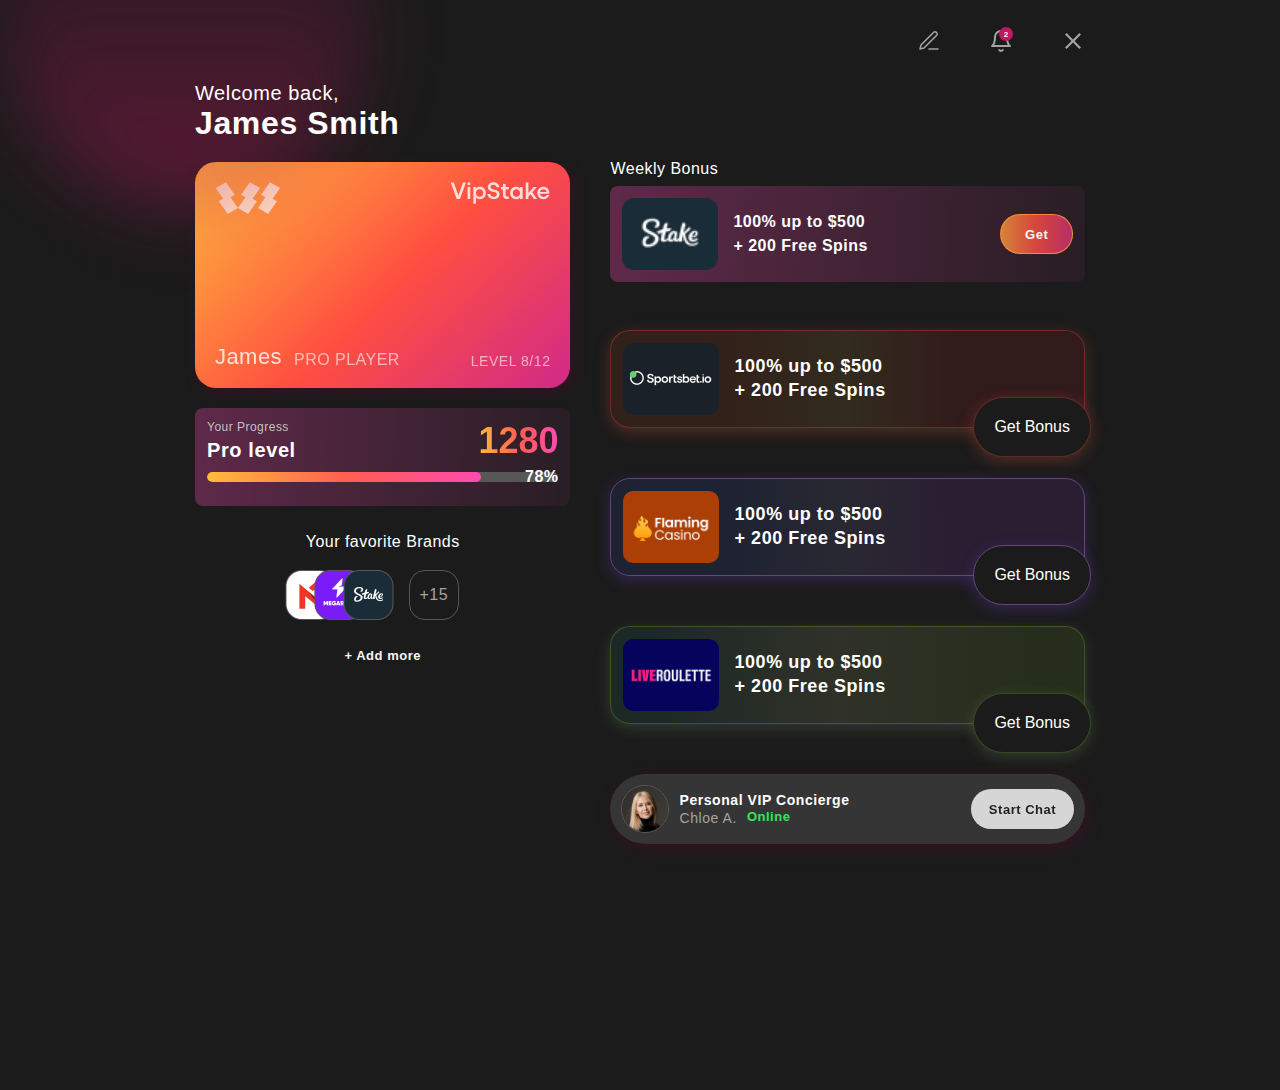
==== commit d2eb7d15: "Merge pull request #3 from German-cyber/main" ====
--- a/index.html
+++ b/index.html
@@ -8,9 +8,10 @@
 	</head>
 	<body>
 		<div class="container">
+			<div class="blur d-none"></div>
 			<div class="header">
 				<div class="bg-cs">
-					<img src="/img/bg circle bottom.png" alt="" />
+					<img src="img/bg circle top.png" alt="" />
 				</div>
 				<div class="header__arrow-back">
 					<img src="img/arrow.svg" alt="" />
@@ -206,6 +207,72 @@
 				<img src="/img/bg circle bottom (1).png" alt="" />
 			</div>
 		</div>
+		<div class="container notificate">
+			<!-- <div class="circle-back-red circle-back-red--top"></div> -->
+			<!-- <div class="circle-back-red circle-back-blue circle-back-blue--rigth"></div> -->
+			<div class="circle-back-red circle-back-blue circle-back-blue--left"></div>
+			<div class="circle-back-red circle-back-red--bottom"></div>
+			<header class="notificate__header">
+				<button class="notificate__close"></button>
+				<a class="notificate__link" href="#">Mark all as Read</a>
+				<h2 class="notificate__title">My notifications</h2>
+			</header>
+			<div class="notificate__inner">
+				<div class="notif-message">
+					<div class="notif-message__icon" style="mask-image: url('img/notif-icon.svg');"></div>
+					<div class="notif-message__content">
+						<h3 class="notif-message__title">Reward 100 VIPcoins</h3>
+						<p class="notif-message__text">Lorem ipsum dolor sit amet, consecte. Morbi sapien semper id viverra ddhkdhk dkjdskdjsdk s sjkdjdsk d ijdd kskssk djkdj kjdjjd.</p>
+						<span class="notif-message__time">20 mins ago</span>
+					</div>
+					<div class="notif-message__dott"></div>
+				</div>
+				<div class="notif-message">
+					<div class="notif-message__icon" style="mask-image: url('img/notif-icon.svg');"></div>
+					<div class="notif-message__content">
+						<h3 class="notif-message__title">Reward 100 VIPcoins</h3>
+						<p class="notif-message__text">Lorem ipsum dolor sit amet, consecte. Morbi sapien semper id viverra ddhkdhk dkjdskdjsdk s sjkdjdsk d ijdd kskssk djkdj kjdjjd.</p>
+						<span class="notif-message__time">3 hours ago</span>
+					</div>
+					<div class="notif-message__dott"></div>
+				</div>
+				<div class="notif-message">
+					<div class="notif-message__icon" style="mask-image: url('img/notif-icon.svg');"></div>
+					<div class="notif-message__content">
+						<h3 class="notif-message__title">Awarded $100 in VegasCasino</h3>
+						<p class="notif-message__text">Lorem ipsum dolor sit amet, consecte. Morbi sapien semper.</p>
+						<a href="#" class="notif-message__btn">CTA btn</a>
+					</div>
+					<div class="notif-message__dott"></div>
+				</div>
+
+				<div class="notif-message-no-border">
+					<div class="notif-message__icon" style="mask-image: url('img/notif-icon.svg');"></div>
+					<div class="notif-message__content">
+						<h3 class="notif-message-no-border__title">Reward 100 VIPcoins</h3>
+						<p class="notif-message__text notif-message-no-border__text">Lorem ipsum dolor sit amet, consecte. Morbi sapien semper id viverra ddhkdhk dkjdskdjsdk s sjkdjdsk d ijdd kskssk djkdj kjdjjd.</p>
+						<span class="notif-message-no-border__time">3 hours ago</span>
+					</div>
+				</div>
+				<div class="notif-message-no-border">
+					<div class="notif-message__icon" style="mask-image: url('img/notif-icon.svg');"></div>
+					<div class="notif-message__content">
+						<h3 class="notif-message-no-border__title">Reward 100 VIPcoins</h3>
+						<p class="notif-message__text notif-message-no-border__text">Lorem ipsum dolor sit amet, consecte. Morbi sapien semper id viverra ddhkdhk dkjdskdjsdk s sjkdjdsk d ijdd kskssk djkdj kjdjjd.</p>
+						<span class="notif-message-no-border__time">3 hours ago</span>
+						<a href="#" class="notif-message-no-border__text-link">Link btn</a>
+					</div>
+				</div>
+				<div class="notif-message-no-border">
+					<div class="notif-message__icon" style="mask-image: url('img/notif-icon.svg');"></div>
+					<div class="notif-message__content">
+						<h3 class="notif-message-no-border__title">Reward 100 VIPcoins</h3>
+						<p class="notif-message__text notif-message-no-border__text">Lorem ipsum dolor sit amet, consecte. Morbi sapien semper id viverra ddhkdhk dkjdskdjsdk s sjkdjdsk d ijdd kskssk djkdj kjdjjd.</p>
+						<span class="notif-message-no-border__time">05.01.2015</span>
+					</div>
+				</div>
+			</div>
+		</div>
 	</body>
 	<script src="/script/script.js"></script>
 </html>
--- a/style/style.css
+++ b/style/style.css
@@ -220,6 +220,13 @@
 	display: block;
 }
 
+.scroll-block {
+	overflow: hidden;
+}
+.d-none {
+	display: none;
+}
+
 .container {
 	max-width: 960px;
 	padding: 0 15px;
@@ -294,23 +301,23 @@
 	font-size: 14px;
 	font-weight: 400;
 	line-height: 18px;
-  position: relative;
+	position: relative;
 }
 .brand-selection__search::-webkit-search-cancel-button {
-  -webkit-appearance: none;
-  cursor: pointer;
-  display: block;
-  width: 16px;
-  height: 16px;
-  position: absolute;
-  top: 16px;
-  right: 16px;
-  background: url('../img/close.svg') no-repeat;
-  background-size: cover;
+	-webkit-appearance: none;
+	cursor: pointer;
+	display: block;
+	width: 16px;
+	height: 16px;
+	position: absolute;
+	top: 16px;
+	right: 16px;
+	background: url('../img/close.svg') no-repeat;
+	background-size: cover;
 }
 .brand-selection__form {
 	position: relative;
-  margin-top: 108px;
+	margin-top: 108px;
 }
 .brand-selection__header::after {
 	z-index: -1;
@@ -351,6 +358,10 @@
 	padding: 2px 4px;
 	color: white;
 	border-radius: 2px;
+}
+
+.wrapper-tablet {
+	position: relative;
 }
 
 .card {
@@ -375,6 +386,7 @@
 	margin: 20px;
 	transition: 0.5s;
 	justify-content: space-between;
+	z-index: -1;
 }
 
 .cifra {
@@ -474,6 +486,7 @@
 
 .bg-cs img {
 	width: 550px;
+	height: 550px;
 	max-width: 550px;
 	position: absolute;
 	top: -250px;
@@ -610,6 +623,7 @@
 }
 .tab-content.active {
 	display: block;
+	padding: 0;
 }
 
 .progress-block {
@@ -934,132 +948,407 @@
 	margin-bottom: 50px;
 }
 
+/* уведомления */
+.notificate {
+	position: fixed;
+	top: 0;
+	left: 0;
+	width: 100vw;
+	max-height: 100dvh;
+	height: 100%;
+	background-color: #1b1b1b;
+	z-index: 3;
+	overflow-y: scroll;
+	overflow-x: hidden;
+	transform: translateX(100%);
+	transition: transform 0.5s;
+}
+
+.notificate::-webkit-scrollbar {
+	width: 5px;
+  }
+   
+  .notificate::-webkit-scrollbar-track {
+	background-color:transparent;
+	border-radius: 8px;
+  }
+   
+  .notificate::-webkit-scrollbar-thumb {
+	border-radius: 8px;
+	background-color:rgb(87, 87, 87);
+  }
+
+.notificate--open {
+	transform: translateX(0%);
+}
+
+.circle-back-red {
+	position: absolute;
+	width: 547px;
+	height: 547px;
+	pointer-events: none;
+	filter: blur(107px);
+	background: radial-gradient(
+		50% 50% at 50% 50%,
+		rgb(172, 63, 95),
+		rgba(172, 63, 95, 0) 100%
+	);
+	opacity: 0.7;
+	z-index: -1;
+}
+.circle-back-red--top {
+	top: -100px;
+	left: -100px;
+}
+.circle-back-red--bottom {
+	bottom: 0;
+	right: -192px;
+}
+
+.circle-back-blue {
+	background: radial-gradient(
+		50% 50% at 50% 50%,
+		rgb(44, 43, 101),
+		rgba(44, 43, 101, 0) 100%
+	);
+	filter: blur(40px);
+}
+.circle-back-blue--rigth {
+	top: -47px;
+	right: -143px;
+}
+.circle-back-blue--left {
+	top: 214px;
+	left: -118px;
+}
+
+.notificate__header {
+	padding: 30px 30px 16px;
+	display: grid;
+	grid-template-columns: 24px auto;
+	align-items: center;
+	row-gap: 15px;
+	position: sticky;
+	top: 0;
+	left: 0px;
+	right: 0px;
+	background-color: #1d1c1c;
+	z-index: 2;
+	/* position: relative; */
+}
+.notificate__header::after {
+	content: '';
+	width: 547px;
+	height: 547px;
+	pointer-events: none;
+	filter: blur(160px);
+	background: radial-gradient(
+		50% 50% at 50% 50%,
+		rgb(172, 63, 95),
+		rgba(172, 63, 95, 0) 100%
+	);
+	opacity: 0.7;
+	z-index: -1;
+	top: -100px;
+	left: -100px;
+	position: absolute;
+}
+.notificate__header::before {
+	content: '';
+	position: absolute;
+	width: 547px;
+	height: 547px;
+	pointer-events: none;
+	background: radial-gradient(
+		50% 50% at 50% 50%,
+		rgb(44, 43, 101),
+		rgba(44, 43, 101, 0) 100%
+	);
+	filter: blur(40px);
+	opacity: 0.4;
+	z-index: -1;
+	top: -97px;
+	right: -163px;
+}
+.notificate__close {
+	width: 16px;
+	height: 16px;
+	background: url(../img/arrow.svg) no-repeat;
+	background-size: contain;
+}
+a.notificate__link {
+	color: rgb(194, 194, 194);
+	font-size: 14px;
+	font-weight: 400;
+	line-height: 14px;
+	text-decoration-line: underline;
+	text-underline-offset: 2px;
+	justify-self: flex-end;
+}
+
+.notificate__inner {
+	margin-top: 10px;
+}
+
+.notificate__title {
+	color: rgb(255, 255, 255);
+	font-size: 24px;
+	font-weight: 600;
+	line-height: 32px;
+	grid-column: span 2;
+}
+
+.notif-message {
+	padding: 12px 16px;
+	display: grid;
+	grid-template-columns: 24px auto 24px;
+	column-gap: 12px;
+	border-radius: 25px 0px 25px 25px;
+	background: linear-gradient(
+		135deg,
+		rgba(194, 194, 194, 0.6) 0%,
+		rgba(194, 194, 194, 0.06) 100%
+	);
+}
+.notif-message:not(:last-child) {
+	margin-bottom: 4px;
+}
+
+.notif-message-no-border__title,
+.notif-message__text,
+.notif-message__btn,
+.notif-message-no-border__time,
+.notif-message__title {
+	pointer-events: none;
+}
+
+.notif-message__icon {
+	width: 24px;
+	height: 24px;
+	background-color: white;
+	display: inline-block;
+	mask-size: contain;
+	mask-repeat: no-repeat;
+}
+.notif-message-no-border .notif-message__icon{
+	background-color: rgb(114, 114, 114);
+}
+
+.notif-message__title {
+	color: rgb(255, 255, 255);
+	font-size: 16px;
+	font-weight: 600;
+	line-height: 24px;
+	margin-bottom: 2px;
+}
+.notif-message__text {
+	color: rgb(255, 255, 255);
+	font-size: 14px;
+	font-weight: 400;
+	line-height: 18px;
+	margin-bottom: 4px;
+	display: -webkit-box;
+	-webkit-line-clamp: 2;
+	-webkit-box-orient: vertical;
+	overflow: hidden;
+	transition: all 3s;
+}
+.notif-message__text--all {
+	-webkit-line-clamp: none;
+}
+.notif-message__time {
+	color: rgb(194, 194, 194);
+	font-size: 12px;
+	font-weight: 400;
+	line-height: 16px;
+}
+.notif-message__btn {
+	display: inline-block;
+	color: rgb(27, 27, 27);
+	font-size: 12px;
+	font-weight: 600;
+	line-height: 12px;
+	padding: 12px 16px;
+	border-radius: 100px;
+	background: rgb(255, 255, 255);
+	opacity: 0.8;
+	margin-top: 4px;
+}
+
+.notif-message__dott {
+	width: 8px;
+	height: 8px;
+	background-color: #c01760;
+	border-radius: 50%;
+	align-self: center;
+}
+
+.notif-message-no-border {
+	padding: 12px 16px;
+	display: grid;
+	grid-template-columns: 24px auto;
+	column-gap: 12px;
+}
+.notif-message-no-border__title {
+	color: rgb(114, 114, 114);
+	font-size: 16px;
+	font-weight: 600;
+	line-height: 24px;
+}
+.notif-message-no-border__text {
+	color: rgb(114, 114, 114);
+	font-size: 14px;
+	font-weight: 400;
+	line-height: 18px;
+}
+.notif-message-no-border__time {
+	color: rgb(87, 87, 87);
+	font-size: 12px;
+	font-weight: 400;
+	line-height: 16px;
+}
+a.notif-message-no-border__text-link {
+	color: rgb(255, 255, 255);
+	display: block;
+	font-size: 14px;
+	font-weight: 400;
+	line-height: 14px;
+	text-decoration: underline;
+	text-underline-offset: 2px;
+	margin-top: 9px;
+}
+
 /* brand */
-.brand-selection{
-  overflow: hidden;
-}
-.brand-selection__content{
-  padding-bottom: 64px;
-}
-.brand-selection__header{
-  overflow: visible;
-  position: relative;
-  flex-direction: column;
-  gap: 25px;
-  position: fixed;
-  top: 0;
-  left: 0;
-  background-color: rgb(27,27,27);
-  opacity: 1;
-  z-index: 2;
-  width: 100%;
-}
-.brand-selection__header .header__arrow-back{
-  justify-content: flex-start;
-  align-self: flex-start;
-  padding: 10px 0 0 0;
-}
-.brand-selection__header .welcome{
-  padding: 0;
+.brand-selection {
+	overflow: hidden;
+}
+.brand-selection__content {
+	padding-bottom: 64px;
+}
+.brand-selection__header {
+	overflow: visible;
+	position: relative;
+	flex-direction: column;
+	gap: 25px;
+	position: fixed;
+	top: 0;
+	/* left: 0; */
+	background-color: rgb(27, 27, 27);
+	opacity: 1;
+	z-index: 2;
+	width: 100%;
+}
+.brand-selection__header .header__arrow-back {
+	justify-content: flex-start;
+	align-self: flex-start;
+	padding: 10px 0 0 0;
+}
+.brand-selection__header .welcome {
+	padding: 0;
 }
 .brand-list__title {
 	color: rgb(194, 194, 194);
 	font-size: 14px;
 	font-weight: 400;
 	line-height: 18px;
-  margin-bottom: 8px;
-}
-.brand-list__items{
-  display: grid;
-  max-width: 570px;
-  grid-template-columns: repeat(3, 1fr);
-  grid-auto-rows: 80px;
-  gap: 12px;
-}
-.brand-list__item{
-  background-repeat: no-repeat;
-  background-size: cover;
-  background-position: center;
-  border-radius: 16px;
-  align-self: stretch;
-  cursor: pointer;
-}
-.brand-list__item--favorite{
-  border: 2px solid rgb(255,89,112);
-  position: relative;
-}
-
-.favorite-remove-btn{
-  width: 30px;
-  height: 30px;
-  background-color: rgb(27, 27, 27);
-  background-image: url(../img/remove.png);
-  background-repeat: no-repeat;
-  background-size: 22px 22px;
-  background-position: center;
-  border-radius: 50%;
-  position: absolute;
-  top: -10px;
-  right: -10px;
-}
-
-.brand-list__item--choosing{
-  border: 2px solid rgb(255,89,112);
-  position: relative;
-}
-.brand-list__item--choosing::after{
-  content: "";
-  width: 30px;
-  height: 30px;
-  background-color: rgb(27, 27, 27);
-  background-image: url(../img/ok.png);
-  background-repeat: no-repeat;
-  background-size: 22px 22px;
-  background-position: center;
-  border-radius: 50%;
-  position: absolute;
-  top: -10px;
-  right: -10px;
-}
-
-.search-brand{
-  margin-bottom: 48px;
-}
-.your-brand{
-  margin-bottom: 64px;
-}
-.your-brand__grid{
-  row-gap: 24px;
-}
-.brand-selection__btn-wrapp{
-  position: fixed;
-  bottom: 16px;
-  width: 100%;
-  text-align: center;
-}
-.btn-add-favorite{
-  max-width: 360px;
-  width: 100%;
-  padding: 19px 10px;
-  text-align: center;
-  box-shadow: inset 2px 2px 8px 0px rgb(0 0 0 / 19%);
-  background: 
-    linear-gradient(
-      90.00deg, rgb(224, 131, 60),
-      rgb(224, 72, 62) 50%,
-      rgb(196, 50, 105) 100%)
-      padding-box,
-      linear-gradient(
-        90.00deg, rgb(224, 131, 60),
-        rgb(224, 72, 62) 50%,
-        rgb(196, 50, 105) 100%) border-box;
-  border: 2px solid transparent;  
-  color: white;
-  border-radius: 100px;
-  font-size: 16px;
-  font-weight: 600;
-  line-height: 16px;
-  margin: 0 auto;
+	margin-bottom: 8px;
+}
+.brand-list__items {
+	display: grid;
+	max-width: 570px;
+	grid-template-columns: repeat(3, 1fr);
+	grid-auto-rows: 80px;
+	gap: 12px;
+}
+.brand-list__item {
+	background-repeat: no-repeat;
+	background-size: cover;
+	background-position: center;
+	border-radius: 16px;
+	align-self: stretch;
+	cursor: pointer;
+}
+.brand-list__item--favorite {
+	border: 2px solid rgb(255, 89, 112);
+	position: relative;
+}
+
+.favorite-remove-btn {
+	width: 30px;
+	height: 30px;
+	background-color: rgb(27, 27, 27);
+	background-image: url(../img/remove.png);
+	background-repeat: no-repeat;
+	background-size: 22px 22px;
+	background-position: center;
+	border-radius: 50%;
+	position: absolute;
+	top: -10px;
+	right: -10px;
+}
+
+.brand-list__item--choosing {
+	border: 2px solid rgb(255, 89, 112);
+	position: relative;
+}
+.brand-list__item--choosing::after {
+	content: '';
+	width: 30px;
+	height: 30px;
+	background-color: rgb(27, 27, 27);
+	background-image: url(../img/ok.png);
+	background-repeat: no-repeat;
+	background-size: 22px 22px;
+	background-position: center;
+	border-radius: 50%;
+	position: absolute;
+	top: -10px;
+	right: -10px;
+}
+
+.search-brand {
+	margin-bottom: 48px;
+}
+.your-brand {
+	margin-bottom: 64px;
+}
+.your-brand__grid {
+	row-gap: 24px;
+}
+.brand-selection__btn-wrapp {
+	position: fixed;
+	bottom: 16px;
+	left: 0;
+	width: 100%;
+	text-align: center;
+}
+.btn-add-favorite {
+	max-width: 360px;
+	width: 100%;
+	padding: 19px 10px;
+	text-align: center;
+	box-shadow: inset 2px 2px 8px 0px rgb(0 0 0 / 19%);
+	background: linear-gradient(
+				90deg,
+				rgb(224, 131, 60),
+				rgb(224, 72, 62) 50%,
+				rgb(196, 50, 105) 100%
+			)
+			padding-box,
+		linear-gradient(
+				90deg,
+				rgb(224, 131, 60),
+				rgb(224, 72, 62) 50%,
+				rgb(196, 50, 105) 100%
+			)
+			border-box;
+	border: 2px solid transparent;
+	color: white;
+	border-radius: 100px;
+	font-size: 16px;
+	font-weight: 600;
+	line-height: 16px;
+	margin: 0 auto;
 }
 
 .bg-cs-bottom::after {
@@ -1075,7 +1364,297 @@
 	background-size: cover;
 }
 
+/* profile */
+.profile {
+	padding-bottom: 20px;
+}
+.profile__header {
+	flex-direction: column;
+	padding-bottom: 10px;
+}
+.profile__title {
+	padding-left: 20px;
+	color: white;
+	font-size: 24px;
+	font-weight: 600;
+	line-height: 32px;
+}
+.profile .header__arrow-back {
+	justify-content: flex-start;
+	align-self: flex-start;
+}
+.profile .welcome {
+	padding: 0;
+}
+.profile .welcome__title {
+	color: rgb(255, 255, 255);
+	font-size: 24px;
+	font-weight: 600;
+	line-height: 32px;
+}
+.profile .header__arrow-back {
+	padding: 10px 0;
+}
+.profile__content {
+	display: flex;
+	flex-direction: column;
+	gap: 64px;
+}
+
+.input-block {
+	position: relative;
+}
+.profile-info {
+	display: flex;
+	flex-direction: column;
+	gap: 14px;
+	margin: 24px 0 0;
+}
+
+.profile-info label {
+	top: 17px;
+}
+.profile-info__input {
+	margin: 0;
+}
+.profile-info__input[type='tel'] {
+	padding-left: 75px !important;
+}
+.profile-info__input:focus + label,
+.profile-info__input:not(:placeholder-shown) + label {
+	top: -10px;
+	left: 16px;
+	font-size: 12px;
+	background: rgb(27, 27, 27);
+	padding: 2px 4px;
+	color: rgb(163, 163, 163);
+	border-radius: 2px;
+}
+
+.iti.iti--allow-dropdown.iti--show-flags.iti--inline-dropdown {
+	width: 100%;
+}
+.iti__search-input {
+	visibility: hidden;
+}
+.iti__selected-country-primary .iti__flag {
+	background: none;
+	border: none;
+	box-shadow: none;
+	position: relative;
+}
+.iti__selected-country-primary .iti__flag::before {
+	content: '';
+}
+
+.iti__country-container:has(.iti__hide) .iti__flag.iti__globe::before {
+	color: rgb(163, 163, 163);
+}
+.iti__selected-country-primary .iti__flag.iti__globe::before {
+	content: 'code';
+	color: rgb(255, 255, 255);
+	position: absolute;
+	font-size: 14px;
+	font-weight: 400;
+	line-height: 18px;
+	transition: color 0.3s;
+}
+.iti__country-container:has(.iti__hide) .iti__arrow::after {
+	transform: rotate(0deg);
+	background-color: rgb(163, 163, 163);
+}
+.iti__arrow {
+	margin-left: 33px;
+	position: relative;
+	border: none;
+}
+.selected-country-choosed .iti__arrow::after {
+	top: -4px;
+}
+.iti__arrow::after {
+	content: '';
+	position: absolute;
+	width: 10px;
+	height: 6px;
+	background-color: white;
+	display: inline-block;
+	mask: url('../img/arrow-accord.svg') no-repeat;
+	mask-size: contain;
+	top: -2px;
+	left: -2px;
+	transform: rotate(-180deg);
+	transition: all 0.3s;
+}
+.profile__content .tel-choose-label {
+	top: -10px;
+	left: 16px;
+	font-size: 12px;
+	background: rgb(27, 27, 27);
+	padding: 2px 4px;
+	color: rgb(163, 163, 163);
+	border-radius: 2px;
+}
+
+.selected-country-choosed .iti__selected-dial-code {
+	order: -1;
+	margin-left: 16px;
+	color: white;
+	font-size: 14px;
+}
+.selected-country-choosed .iti__arrow {
+	margin-left: -14px;
+}
+
+.profile__content .selected-country-choosed .iti__arrow::after {
+	transform: rotate(-180deg);
+	background-color: rgb(255, 255, 255);
+}
+
+.iti--inline-dropdown .iti__dropdown-content {
+	border: none;
+	box-shadow: none;
+	margin-top: 10px;
+	background-color: transparent;
+}
+.iti__country-list {
+	background-color: #353535;
+	border-radius: 16px;
+	padding: 16px 10px;
+}
+
+.iti__country-list::-webkit-scrollbar {
+	width: 5px;
+}
+
+.iti__country-list::-webkit-scrollbar-track {
+	background-color: transparent;
+	border-radius: 10px;
+}
+
+.iti__country-list::-webkit-scrollbar-thumb {
+	border-radius: 10px;
+	background-color: #575757;
+	height: 64px;
+}
+
+.iti__country {
+	display: grid;
+	grid-template-columns: 36px 16px auto;
+	column-gap: 8px;
+}
+.iti__country-list .iti__flag,
+.iti__country-name {
+	margin-right: 0;
+}
+.iti__dial-code {
+	order: -1;
+	color: white;
+}
+.iti__country-name {
+	color: #727272;
+}
+
+.password-show {
+	width: 16px;
+	height: 16px;
+	position: absolute;
+	right: 16px;
+	top: 18px;
+	background-size: contain;
+}
+.password-show._hide {
+	background-image: url('../img/hide.svg');
+}
+.password-show._show {
+	background-image: url('../img/show.svg');
+}
+
+.btn-submit {
+	color: #1b1b1b;
+	border-radius: 100px;
+	/* Neutral/100 */
+	background: rgb(255, 255, 255);
+	opacity: 0.8;
+	padding: 12px 24px;
+	font-size: 14px;
+	font-weight: 600;
+	line-height: 14px;
+}
+.btn-submit--disable {
+	color: rgb(114, 114, 114);
+	background: rgb(53, 53, 53);
+	opacity: 0.3;
+}
+
+.change-success-password {
+	color: rgb(192, 23, 96);
+	font-size: 14px;
+	font-weight: 600;
+	line-height: 14px;
+	text-align: center;
+	position: relative;
+}
+.change-success-password p::before {
+	content: '';
+	display: inline-block;
+	width: 16px;
+	height: 16px;
+	background: url(../img/success.svg) no-repeat;
+	background-size: contain;
+	position: relative;
+	top: 3px;
+	left: -10px;
+}
+
+.blur {
+	position: fixed;
+	top: 0;
+	left: 0;
+	background: rgba(27, 27, 27, 0.7);
+	backdrop-filter: blur(8px);
+	height: 100vh;
+	width: 100vw;
+	z-index: 2;
+}
+
 /* адоптив */
+@media (min-width: 600px) {
+	.brand-selection__header {
+		flex-direction: row;
+		justify-content: flex-start;
+		align-items: center;
+		max-width: 794px;
+		margin: 0 auto;
+	}
+	.brand-selection__header .header__arrow-back {
+		padding: 10px;
+		padding-left: 0;
+	}
+	.brand-selection__form {
+		margin-top: 80px;
+	}
+	.brand-selection__content {
+		max-width: 794px;
+		margin: 0 auto;
+	}
+	.brand-list__items {
+		max-width: 794px;
+		grid-template-columns: repeat(4, 1fr);
+		grid-auto-rows: 97px;
+	}
+	.bg-cs-bottom::after {
+		right: 0;
+	}
+
+	.profile-info-date {
+		max-width: 420px;
+		width: 100%;
+		margin: 0 auto;
+	}
+	.profile-info {
+		margin-top: 24px;
+	}
+}
 @media (min-width: 768px) {
 	.tabs {
 		display: none;
@@ -1103,9 +1682,15 @@
 		margin-bottom: 48px;
 	}
 
-  .brand-selection{
-    overflow: visible;
-  }
+	.brand-selection {
+		overflow: visible;
+	}
+
+	.notificate {
+		width: 50vw;
+		left: auto;
+		right: 0;
+	}
 }
 
 @media (min-width: 1024px) {
@@ -1122,4 +1707,34 @@
 		background: url('../img/close.svg') no-repeat;
 		background-size: cover;
 	}
-}
+
+	.brand-selection__content {
+		max-width: 730px;
+		margin: 0 auto;
+	}
+	.brand-list__items {
+		max-width: 730px;
+		grid-template-columns: repeat(5, 1fr);
+	}
+	.brand-selection .header__arrow-back {
+		display: block;
+	}
+	.brand-selection .header {
+		justify-content: flex-start;
+	}
+	.brand-selection__header {
+		max-width: none;
+	}
+
+	.container .profile {
+		max-width: 892px;
+	}
+	.profile .header__arrow-back {
+		display: block;
+	}
+	.profile__content {
+		max-width: 794px;
+		flex-direction: row;
+		margin: 48px auto 0;
+	}
+}
